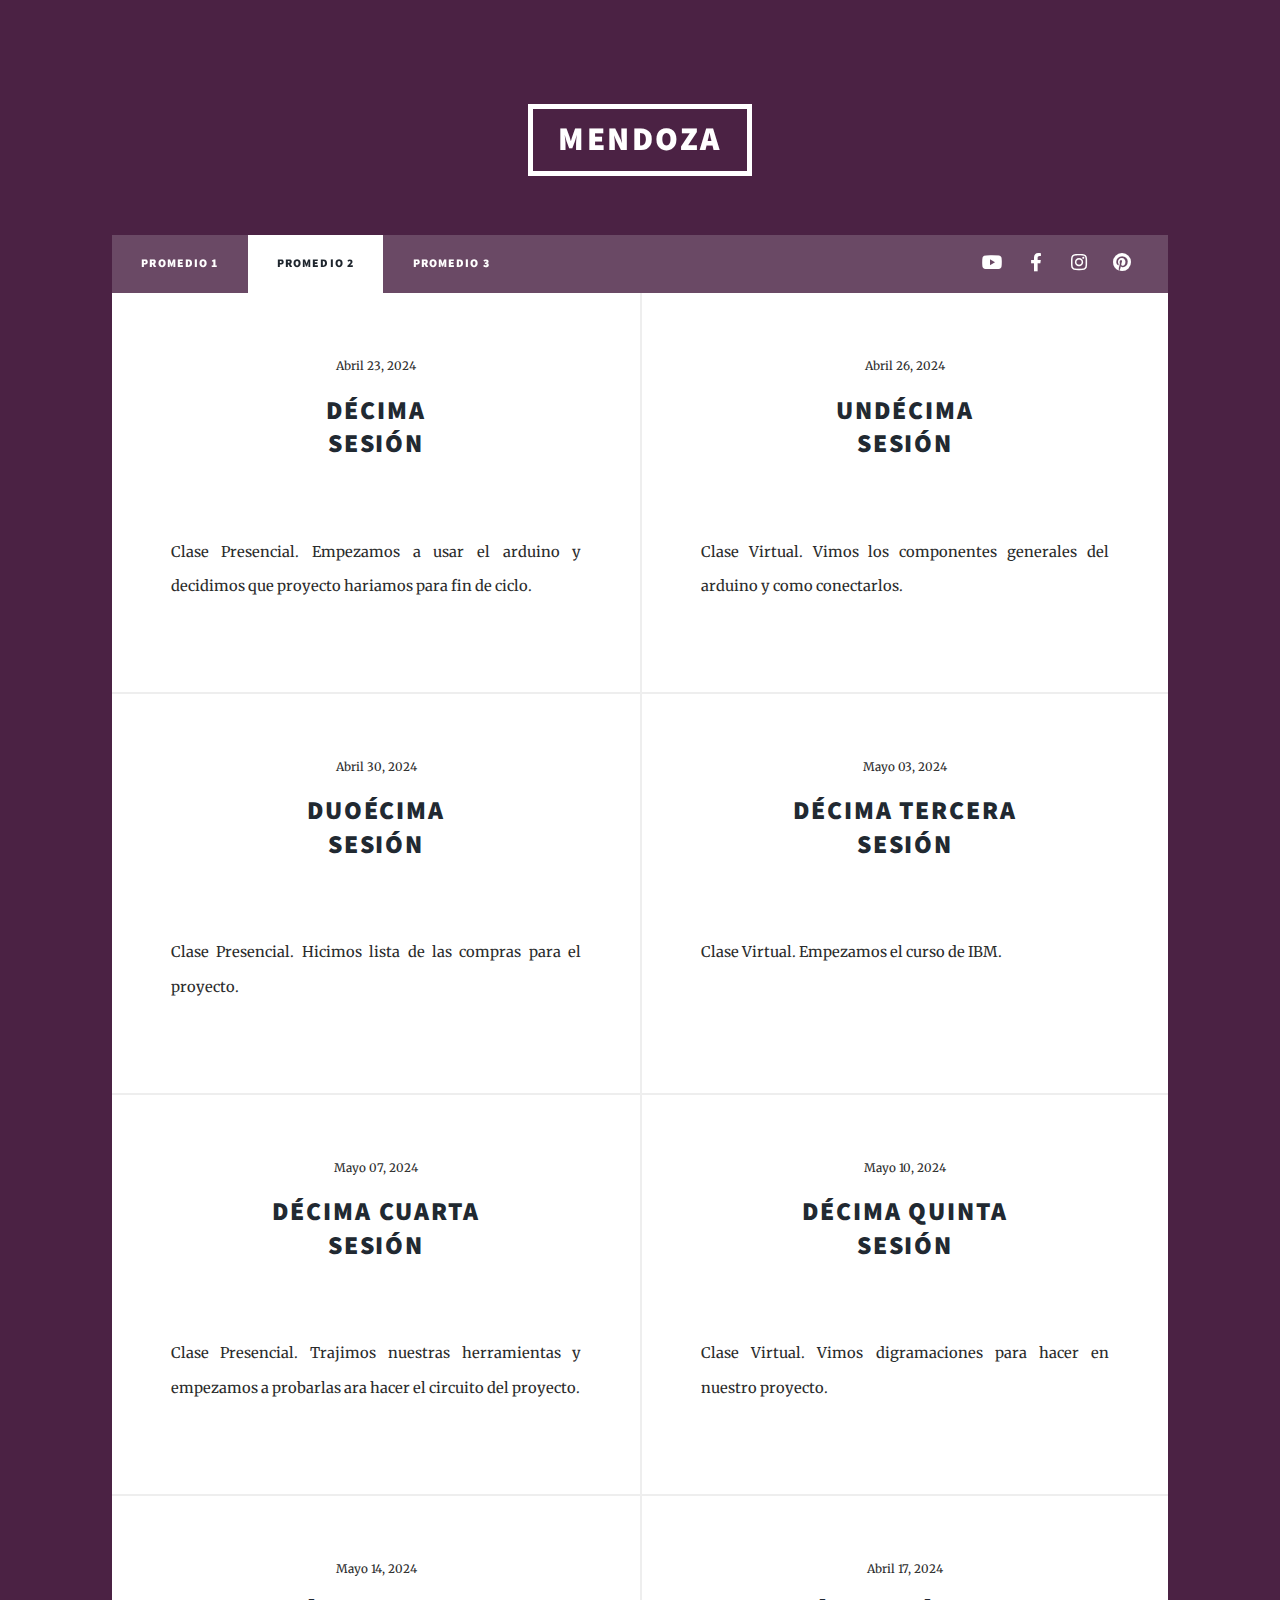
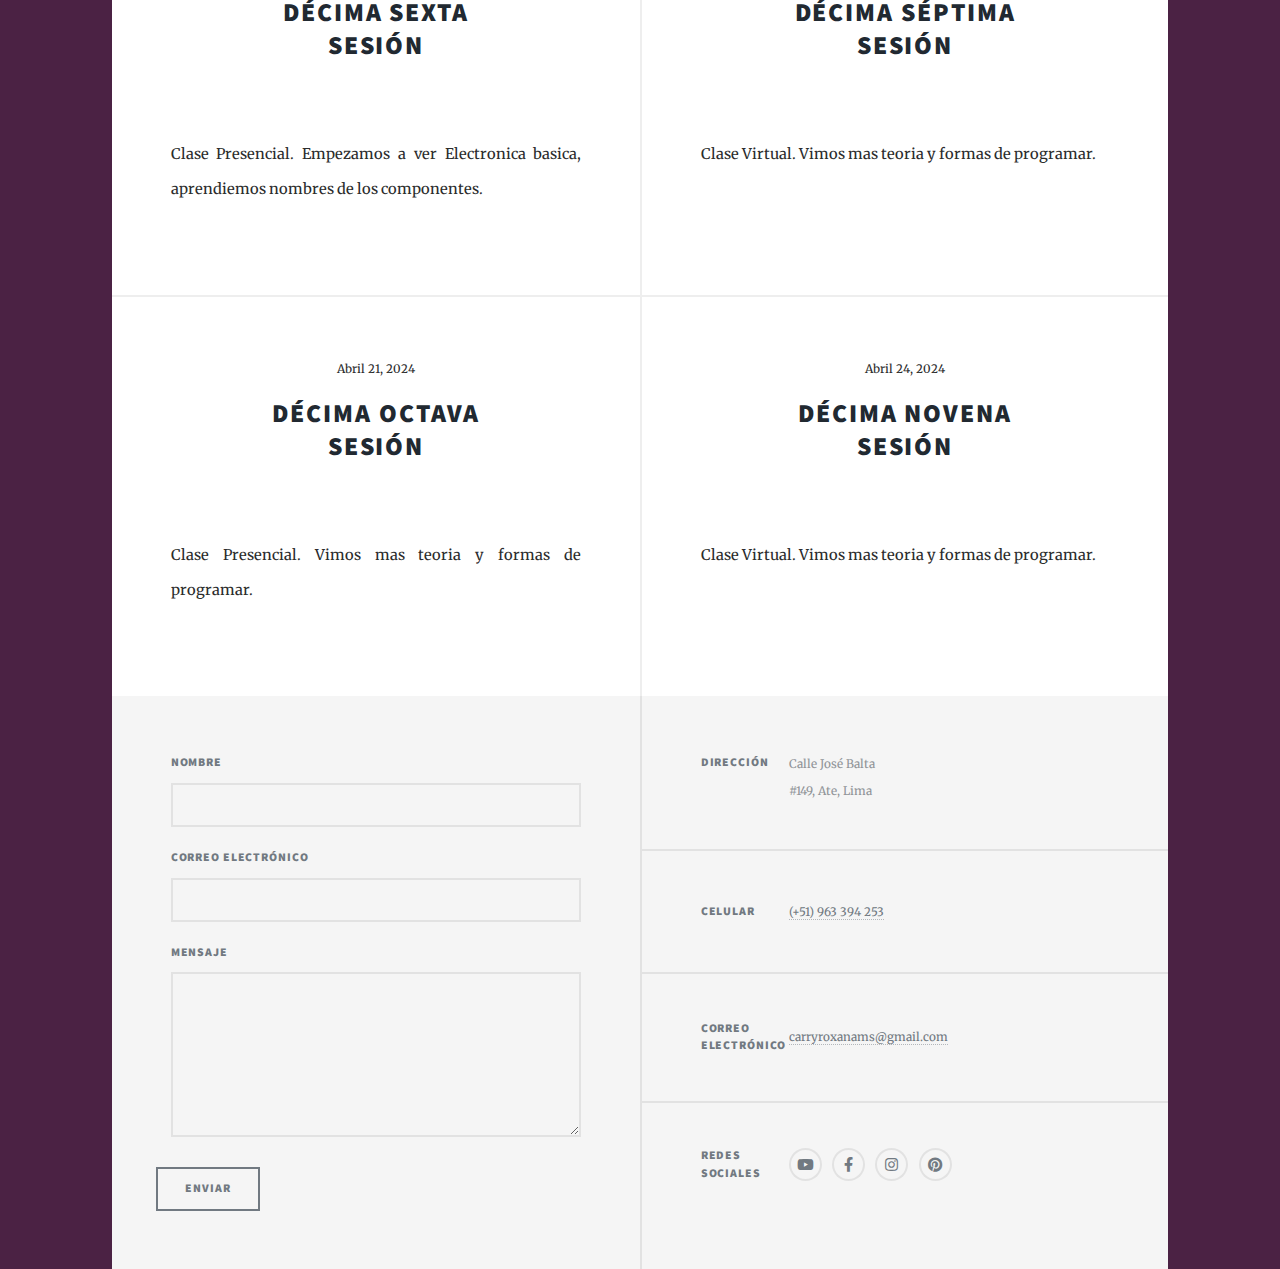
==== Promedio 2.html @ 135473f1 "Add files via upload" ====
<!DOCTYPE HTML>
<!--
	Massively by HTML5 UP
	html5up.net | @ajlkn
	Free for personal and commercial use under the CCA 3.0 license (html5up.net/license)
-->
<html>
	<head>
		<title>Generic Page - Massively by HTML5 UP</title>
		<meta charset="utf-8" />
		<meta name="viewport" content="width=device-width, initial-scale=1, user-scalable=no" />
		<link rel="stylesheet" href="assets/css/main.css" />
		<noscript><link rel="stylesheet" href="assets/css/noscript.css" /></noscript>
	</head>
	<body class="is-preload">

		<!-- Wrapper -->
			<div id="wrapper">

				<!-- Header -->
					<header id="header">
						<a href="index.html" class="logo">Mendoza</a>
					</header>

				<!-- Nav -->
					<nav id="nav">
						<ul class="links">
							<li><a href="index.html">Promedio 1</a></li>
							<li class="active"><a href="generic.html">Promedio 2</a></li>
							<li><a href="elements.html">Promedio 3</a></li>
						</ul>
						<ul class="icons">
							<li><a href="https://www.youtube.com/@carrymendoza6983/videos" class="icon brands fa-youtube"><span class="label">YouTube</span></a></li>
							<li><a href="https://www.facebook.com/carryms/" class="icon brands fa-facebook-f"><span class="label">Facebook</span></a></li>
							<li><a href="https://www.instagram.com/carry_ms/" class="icon brands fa-instagram"><span class="label">Instagram</span></a></li>
							<li><a href="https://www.pinterest.es/carry_MS/" class="icon brands fa-pinterest"><span class="label">Pinterest</span></a></li>
						</ul>
					</nav>

				<!-- Main -->
				<div id="main">

						<!-- Posts -->
						<section class="posts">
							<article>
								<header>
									<span class="date">Abril 23, 2024</span>
									<h2><a href="#">Décima<br />
										Sesión</a></h2>
								</header>
								<a href="#" class="image fit"><img src="images/Sem 6 - 1.png" alt="" /></a>
								<p>Clase Presencial. Empezamos a usar el arduino y decidimos que proyecto hariamos para fin de ciclo.</p>
								<ul class="actions special">
								</ul>
							</article>
							<article>
								<header>
									<span class="date">Abril 26, 2024</span>
									<h2><a href="#">Undécima<br />
									Sesión</a></h2>
								</header>
								<a href="#" class="image fit"><img src="images/Sem 6 - 2.png" alt="" /></a>
								<p> Clase Virtual. Vimos los componentes generales del arduino y como conectarlos.</p>
								<ul class="actions special">
								</ul>
							</article>
							<article>
								<header>
									<span class="date">Abril 30, 2024</span>
									<h2><a href="#">Duoécima<br />
									Sesión</a></h2>
								</header>
								<a href="#" class="image fit"><img src="images/Sem 7 - 1.png" alt="" /></a>
								<p>Clase Presencial. Hicimos lista de las compras para el proyecto.</p>
								<ul class="actions special">
								</ul>
							</article>
							<article>
								<header>
									<span class="date">Mayo 03, 2024</span>
									<h2><a href="#">Décima Tercera<br />
									Sesión</a></h2>
								</header>
								<a href="#" class="image fit"><img src= "images/Sem 7 - 2.png" alt="" /></a>
								<p>Clase Virtual. Empezamos el curso de IBM.</p>
								<ul class="actions special">
								</ul>
							</article>
							<article>
								<header>
									<span class="date">Mayo 07, 2024</span>
									<h2><a href="#">Décima Cuarta<br />
									Sesión</a></h2>
								</header>
								<a href="#" class="image fit"><img src="images/Sem 8 - 1.png" alt="" /></a>
								<p>Clase Presencial. Trajimos nuestras herramientas y empezamos a probarlas ara hacer el circuito del proyecto.</p>
								<ul class="actions special">
								</ul>
							</article>
							<article>
								<header>
									<span class="date">Mayo 10, 2024</span>
									<h2><a href="#">Décima Quinta<br />
									Sesión</a></h2>
								</header>
								<a href="#" class="image fit"><img src="images/Sem 8 - 2.png" alt="" /></a>
								<p>Clase Virtual. Vimos digramaciones para hacer en nuestro proyecto.</p>
								<ul class="actions special">
								</ul>
							</article>
							<article>
								<header>
									<span class="date">Mayo 14, 2024</span>
									<h2><a href="#">Décima Sexta<br />
									Sesión</a></h2>
								</header>
								<a href="#" class="image fit"><img src="images/Sem 9 - 1.png" alt="" /></a>
								<p>Clase Presencial. Empezamos a ver Electronica basica, aprendiemos nombres de los componentes.</p>
								<ul class="actions special">
								</ul>
							</article>
							<article>
								<header>
									<span class="date">Abril 17, 2024</span>
									<h2><a href="#">Décima Séptima<br />
									Sesión</a></h2>
								</header>
								<a href="#" class="image fit"><img src="images/Sem 9 - 1.png" alt="" /></a>
								<p>Clase Virtual. Vimos mas teoria y formas de programar.</p>
								<ul class="actions special">
								</ul>
							</article>
							<article>
								<header>
									<span class="date">Abril 21, 2024</span>
									<h2><a href="#">Décima Octava<br />
									Sesión</a></h2>
								</header>
								<a href="#" class="image fit"><img src="images/Sem 9 - 1.png" alt="" /></a>
								<p>Clase Presencial. Vimos mas teoria y formas de programar.</p>
								<ul class="actions special">
								</ul>
							</article>
							<article>
								<header>
									<span class="date">Abril 24, 2024</span>
									<h2><a href="#">Décima Novena<br />
									Sesión</a></h2>
								</header>
								<a href="#" class="image fit"><img src="images/Sem 9 - 1.png" alt="" /></a>
								<p>Clase Virtual. Vimos mas teoria y formas de programar.</p>
								<ul class="actions special">
								</ul>
							</article>
				</div>

				<!-- Footer -->
				<footer id="footer">
					<section>
						<form method="post" action="https://api.web3forms.com/submit" method="POST">
							<div class="fields">
								<div class="field">
									<label for="name">Nombre</label>
									<input type="text" name="name"required/>
								</div>
								<div class="field">
									<label for="email">Correo Electrónico</label>
									<input type="text" name="email"required/>
								</div>
								<div class="field">
									<label for="message">Mensaje</label>
									<textarea name="message" rows="4"required></textarea>
								</div>
							</div>
								<ul class="actions">
									<button type="submit"><Em>Enviar</Em></button>
									<input type="hidden" name="access_key" value="92102122-582e-4e7c-970d-622e1194c8ac">
								</ul>
						</form>
					</section>
					<section class="split contact">
						<section class="alt">
							<h3>Dirección</h3>
							<p>Calle José Balta<br />
							#149, Ate, Lima</p>
						</section>
						<section>
							<h3>Celular</h3>
							<p><a href="#">(+51) 963 394 253</a></p>
						</section>
						<section>
							<h3>Correo Electrónico</h3>
							<p><a href="#">carryroxanams@gmail.com</a></p>
						</section>
						<section>
							<h3>Redes Sociales</h3>
							<ul class="icons alt">
								<li><a href="https://www.youtube.com/@carrymendoza6983/videos" class="icon brands fa-youtube"><span class="label">YouTube</span></a></li>
								<li><a href="https://www.facebook.com/carryms/" class="icon brands fa-facebook-f"><span class="label">Facebook</span></a></li>
								<li><a href="https://www.instagram.com/carry_ms/" class="icon brands fa-instagram"><span class="label">Instagram</span></a></li>
								<li><a href="https://www.pinterest.es/carry_MS/" class="icon brands fa-pinterest"><span class="label">Pinterest</span></a></li>
							</ul>
						</section>
					</section>
				</footer>


		</div>

		<!-- Scripts -->
			<script src="assets/js/jquery.min.js"></script>
			<script src="assets/js/jquery.scrollex.min.js"></script>
			<script src="assets/js/jquery.scrolly.min.js"></script>
			<script src="assets/js/browser.min.js"></script>
			<script src="assets/js/breakpoints.min.js"></script>
			<script src="assets/js/util.js"></script>
			<script src="assets/js/main.js"></script>

	</body>
</html>
---- assets/css/main.css ----
@import url(fontawesome-all.min.css);
@import url("https://fonts.googleapis.com/css?family=Merriweather:300,700,300italic,700italic|Source+Sans+Pro:900");

/*
	Massively by HTML5 UP
	html5up.net | @ajlkn
	Free for personal and commercial use under the CCA 3.0 license (html5up.net/license)
*/

html, body, div, span, applet, object,
iframe, h1, h2, h3, h4, h5, h6, p, blockquote,
pre, a, abbr, acronym, address, big, cite,
code, del, dfn, em, img, ins, kbd, q, s, samp,
small, strike, strong, sub, sup, tt, var, b,
u, i, center, dl, dt, dd, ol, ul, li, fieldset,
form, label, legend, table, caption, tbody,
tfoot, thead, tr, th, td, article, aside,
canvas, details, embed, figure, figcaption,
footer, header, hgroup, menu, nav, output, ruby,
section, summary, time, mark, audio, video {
	margin: 0;
	padding: 0;
	border: 0;
	font-size: 100%;
	font: inherit;
	vertical-align: baseline;}

article, aside, details, figcaption, figure,
footer, header, hgroup, menu, nav, section {
	display: block;}

body {
	line-height: 1;
}

ol, ul {
	list-style: none;
}

blockquote, q {
	quotes: none;
}

	blockquote:before, blockquote:after, q:before, q:after {
		content: '';
		content: none;
	}

table {
	border-collapse: collapse;
	border-spacing: 0;
}

body {
	-webkit-text-size-adjust: none;
}

mark {
	background-color: transparent;
	color: inherit;
}

input::-moz-focus-inner {
	border: 0;
	padding: 0;
}

input, select, textarea {
	-moz-appearance: none;
	-webkit-appearance: none;
	-ms-appearance: none;
	appearance: none;
}

/* Basic */

	@-ms-viewport {
		width: device-width;
	}

	body {
		-ms-overflow-style: scrollbar;
	}

	@media screen and (max-width: 480px) {

		html, body {
			min-width: 320px;
		}

	}

	html {
		box-sizing: border-box;
	}

	*, *:before, *:after {
		box-sizing: inherit;
	}

	body {
		background-color: #4b2244;
	}

		body.is-preload *, body.is-preload *:before, body.is-preload *:after {
			-moz-animation: none !important;
			-webkit-animation: none !important;
			-ms-animation: none !important;
			animation: none !important;
			-moz-transition: none !important;
			-webkit-transition: none !important;
			-ms-transition: none !important;
			transition: none !important;
		}

/* Type */

	html {
		font-size: 16pt;
	}

		@media screen and (max-width: 1680px) {

			html {
				font-size: 12pt;
			}

		}

		@media screen and (max-width: 1280px) {

			html {
				font-size: 11pt;
			}

		}

		@media screen and (max-width: 360px) {

			html {
				font-size: 10pt;
			}

		}

	body {
		color: #2b2c2c;
	}

	body, input, select, textarea {
		font-family: "Merriweather", Georgia, serif;
		font-weight: 400;
		font-size: 1rem;
		line-height: 2.375;
	}

	a {
		-moz-transition: color 0.2s ease-in-out, background-color 0.2s ease-in-out, border-color 0.2s ease-in-out, box-shadow 0.2s ease-in-out;
		-webkit-transition: color 0.2s ease-in-out, background-color 0.2s ease-in-out, border-color 0.2s ease-in-out, box-shadow 0.2s ease-in-out;
		-ms-transition: color 0.2s ease-in-out, background-color 0.2s ease-in-out, border-color 0.2s ease-in-out, box-shadow 0.2s ease-in-out;
		transition: color 0.2s ease-in-out, background-color 0.2s ease-in-out, border-color 0.2s ease-in-out, box-shadow 0.2s ease-in-out;
		border-bottom: dotted 1px;
		text-decoration: none;
	}

		a:hover {
			border-bottom-color: transparent;
		}

	strong, b {
		font-weight: 800;
	}

	em, i {
		font-style: arial;
	}

	p {
		text-align: justify;
		margin: 0 0 2rem 0;
	}

	h1, h2, h3, h4, h5, h6 {
		font-family: "Source Sans Pro", Helvetica, sans-serif;
		font-weight: 900;
		line-height: 1.5;
		letter-spacing: 0.075em;
		text-transform: uppercase;
		margin: 0 0 1rem 0;
	}

		h1 a, h2 a, h3 a, h4 a, h5 a, h6 a {
			border-bottom: 0;
			color: inherit;
			text-decoration: none;
		}

	h1 {
		font-size: 4rem;
		line-height: 1.1;
		margin: 0 0 2rem 0;
	}

	h2 {
		font-size: 1.75rem;
		line-height: 1.3;
		margin: 0 0 1.5rem 0;
	}

	h3 {
		font-size: 1.25rem;
		margin: 0 0 1.5rem 0;
	}

	h4 {
		font-size: 1rem;
	}

	h5 {
		font-size: 0.9rem;
	}

	h6 {
		font-size: 0.8rem;
	}

	sub {
		font-size: 0.8rem;
		position: relative;
		top: 0.5rem;
	}

	sup {
		font-size: 0.8rem;
		position: relative;
		top: -0.5rem;
	}

	blockquote {
		border-left: solid 4px;
		font-style: italic;
		margin: 0 0 2rem 0;
		padding: 0.5rem 0 0.5rem 2rem;
	}

	code {
		border: solid 2px;
		font-family: "Courier New", monospace;
		font-size: 0.9rem;
		margin: 0 0.25rem;
		padding: 0.25rem 0.65rem;
	}

	pre {
		-webkit-overflow-scrolling: touch;
		font-family: "Courier New", monospace;
		font-size: 0.9rem;
		margin: 0 0 2rem 0;
	}

		pre code {
			display: block;
			line-height: 1.75;
			padding: 1rem 1.5rem;
			overflow-x: auto;
		}

	hr {
		border: 0;
		border-bottom: solid 2px;
		margin: 3rem 0;
	}

		hr.major {
			margin: 5rem 0;
		}

	.align-left {
		text-align: left;
	}

	.align-center {
		text-align: center;
	}

	.align-right {
		text-align: right;
	}

	input, select, textarea {
		color: #222222;
	}

	a {
		color: #222222;
		border-bottom-color: rgba(42, 93, 144, 0.693);
	}

		a:hover {
			border-bottom-color: transparent;
			color: #18bfef !important;
		}

	strong, b {
		color: #212931;
	}

	h1, h2, h3, h4, h5, h6 {
		color: #212931;
	}

	blockquote {
		border-left-color: #ffffff;
	}

	code {
		background: rgba(220, 220, 220, 0.25);
		border-color: #eeeeee;
	}

	hr {
		border-bottom-color: #eeeeee;
	}

/* Row */

	.row {
		display: flex;
		flex-wrap: wrap;
		box-sizing: border-box;
		align-items: stretch;
	}

		.row > * {
			box-sizing: border-box;
		}

		.row.gtr-uniform > * > :last-child {
			margin-bottom: 0;
		}

		.row.aln-left {
			justify-content: flex-start;
		}

		.row.aln-center {
			justify-content: center;
		}

		.row.aln-right {
			justify-content: flex-end;
		}

		.row.aln-top {
			align-items: flex-start;
		}

		.row.aln-middle {
			align-items: center;
		}

		.row.aln-bottom {
			align-items: flex-end;
		}

		.row > .imp {
			order: -1;
		}

		.row > .col-1 {
			width: 8.33333%;
		}

		.row > .off-1 {
			margin-left: 8.33333%;
		}

		.row > .col-2 {
			width: 16.66667%;
		}

		.row > .off-2 {
			margin-left: 16.66667%;
		}

		.row > .col-3 {
			width: 25%;
		}

		.row > .off-3 {
			margin-left: 25%;
		}

		.row > .col-4 {
			width: 33.33333%;
		}

		.row > .off-4 {
			margin-left: 33.33333%;
		}

		.row > .col-5 {
			width: 41.66667%;
		}

		.row > .off-5 {
			margin-left: 41.66667%;
		}

		.row > .col-6 {
			width: 50%;
		}

		.row > .off-6 {
			margin-left: 50%;
		}

		.row > .col-7 {
			width: 58.33333%;
		}

		.row > .off-7 {
			margin-left: 58.33333%;
		}

		.row > .col-8 {
			width: 66.66667%;
		}

		.row > .off-8 {
			margin-left: 66.66667%;
		}

		.row > .col-9 {
			width: 75%;
		}

		.row > .off-9 {
			margin-left: 75%;
		}

		.row > .col-10 {
			width: 83.33333%;
		}

		.row > .off-10 {
			margin-left: 83.33333%;
		}

		.row > .col-11 {
			width: 91.66667%;
		}

		.row > .off-11 {
			margin-left: 91.66667%;
		}

		.row > .col-12 {
			width: 100%;
		}

		.row > .off-12 {
			margin-left: 100%;
		}

		.row.gtr-0 {
			margin-top: 0;
			margin-left: 0rem;
		}

			.row.gtr-0 > * {
				padding: 0 0 0 0rem;
			}

			.row.gtr-0.gtr-uniform {
				margin-top: 0rem;
			}

				.row.gtr-0.gtr-uniform > * {
					padding-top: 0rem;
				}

		.row.gtr-25 {
			margin-top: 0;
			margin-left: -0.375rem;
		}

			.row.gtr-25 > * {
				padding: 0 0 0 0.375rem;
			}

			.row.gtr-25.gtr-uniform {
				margin-top: -0.375rem;
			}

				.row.gtr-25.gtr-uniform > * {
					padding-top: 0.375rem;
				}

		.row.gtr-50 {
			margin-top: 0;
			margin-left: -0.75rem;
		}

			.row.gtr-50 > * {
				padding: 0 0 0 0.75rem;
			}

			.row.gtr-50.gtr-uniform {
				margin-top: -0.75rem;
			}

				.row.gtr-50.gtr-uniform > * {
					padding-top: 0.75rem;
				}

		.row {
			margin-top: 0;
			margin-left: -1.5rem;
		}

			.row > * {
				padding: 0 0 0 1.5rem;
			}

			.row.gtr-uniform {
				margin-top: -1.5rem;
			}

				.row.gtr-uniform > * {
					padding-top: 1.5rem;
				}

		.row.gtr-150 {
			margin-top: 0;
			margin-left: -2.25rem;
		}

			.row.gtr-150 > * {
				padding: 0 0 0 2.25rem;
			}

			.row.gtr-150.gtr-uniform {
				margin-top: -2.25rem;
			}

				.row.gtr-150.gtr-uniform > * {
					padding-top: 2.25rem;
				}

		.row.gtr-200 {
			margin-top: 0;
			margin-left: -3rem;
		}

			.row.gtr-200 > * {
				padding: 0 0 0 3rem;
			}

			.row.gtr-200.gtr-uniform {
				margin-top: -3rem;
			}

				.row.gtr-200.gtr-uniform > * {
					padding-top: 3rem;
				}

		@media screen and (max-width: 1680px) {

			.row {
				display: flex;
				flex-wrap: wrap;
				box-sizing: border-box;
				align-items: stretch;
			}

				.row > * {
					box-sizing: border-box;
				}

				.row.gtr-uniform > * > :last-child {
					margin-bottom: 0;
				}

				.row.aln-left {
					justify-content: flex-start;
				}

				.row.aln-center {
					justify-content: center;
				}

				.row.aln-right {
					justify-content: flex-end;
				}

				.row.aln-top {
					align-items: flex-start;
				}

				.row.aln-middle {
					align-items: center;
				}

				.row.aln-bottom {
					align-items: flex-end;
				}

				.row > .imp-xlarge {
					order: -1;
				}

				.row > .col-1-xlarge {
					width: 8.33333%;
				}

				.row > .off-1-xlarge {
					margin-left: 8.33333%;
				}

				.row > .col-2-xlarge {
					width: 16.66667%;
				}

				.row > .off-2-xlarge {
					margin-left: 16.66667%;
				}

				.row > .col-3-xlarge {
					width: 25%;
				}

				.row > .off-3-xlarge {
					margin-left: 25%;
				}

				.row > .col-4-xlarge {
					width: 33.33333%;
				}

				.row > .off-4-xlarge {
					margin-left: 33.33333%;
				}

				.row > .col-5-xlarge {
					width: 41.66667%;
				}

				.row > .off-5-xlarge {
					margin-left: 41.66667%;
				}

				.row > .col-6-xlarge {
					width: 50%;
				}

				.row > .off-6-xlarge {
					margin-left: 50%;
				}

				.row > .col-7-xlarge {
					width: 58.33333%;
				}

				.row > .off-7-xlarge {
					margin-left: 58.33333%;
				}

				.row > .col-8-xlarge {
					width: 66.66667%;
				}

				.row > .off-8-xlarge {
					margin-left: 66.66667%;
				}

				.row > .col-9-xlarge {
					width: 75%;
				}

				.row > .off-9-xlarge {
					margin-left: 75%;
				}

				.row > .col-10-xlarge {
					width: 83.33333%;
				}

				.row > .off-10-xlarge {
					margin-left: 83.33333%;
				}

				.row > .col-11-xlarge {
					width: 91.66667%;
				}

				.row > .off-11-xlarge {
					margin-left: 91.66667%;
				}

				.row > .col-12-xlarge {
					width: 100%;
				}

				.row > .off-12-xlarge {
					margin-left: 100%;
				}

				.row.gtr-0 {
					margin-top: 0;
					margin-left: 0rem;
				}

					.row.gtr-0 > * {
						padding: 0 0 0 0rem;
					}

					.row.gtr-0.gtr-uniform {
						margin-top: 0rem;
					}

						.row.gtr-0.gtr-uniform > * {
							padding-top: 0rem;
						}

				.row.gtr-25 {
					margin-top: 0;
					margin-left: -0.375rem;
				}

					.row.gtr-25 > * {
						padding: 0 0 0 0.375rem;
					}

					.row.gtr-25.gtr-uniform {
						margin-top: -0.375rem;
					}

						.row.gtr-25.gtr-uniform > * {
							padding-top: 0.375rem;
						}

				.row.gtr-50 {
					margin-top: 0;
					margin-left: -0.75rem;
				}

					.row.gtr-50 > * {
						padding: 0 0 0 0.75rem;
					}

					.row.gtr-50.gtr-uniform {
						margin-top: -0.75rem;
					}

						.row.gtr-50.gtr-uniform > * {
							padding-top: 0.75rem;
						}

				.row {
					margin-top: 0;
					margin-left: -1.5rem;
				}

					.row > * {
						padding: 0 0 0 1.5rem;
					}

					.row.gtr-uniform {
						margin-top: -1.5rem;
					}

						.row.gtr-uniform > * {
							padding-top: 1.5rem;
						}

				.row.gtr-150 {
					margin-top: 0;
					margin-left: -2.25rem;
				}

					.row.gtr-150 > * {
						padding: 0 0 0 2.25rem;
					}

					.row.gtr-150.gtr-uniform {
						margin-top: -2.25rem;
					}

						.row.gtr-150.gtr-uniform > * {
							padding-top: 2.25rem;
						}

				.row.gtr-200 {
					margin-top: 0;
					margin-left: -3rem;
				}

					.row.gtr-200 > * {
						padding: 0 0 0 3rem;
					}

					.row.gtr-200.gtr-uniform {
						margin-top: -3rem;
					}

						.row.gtr-200.gtr-uniform > * {
							padding-top: 3rem;
						}

		}

		@media screen and (max-width: 1280px) {

			.row {
				display: flex;
				flex-wrap: wrap;
				box-sizing: border-box;
				align-items: stretch;
			}

				.row > * {
					box-sizing: border-box;
				}

				.row.gtr-uniform > * > :last-child {
					margin-bottom: 0;
				}

				.row.aln-left {
					justify-content: flex-start;
				}

				.row.aln-center {
					justify-content: center;
				}

				.row.aln-right {
					justify-content: flex-end;
				}

				.row.aln-top {
					align-items: flex-start;
				}

				.row.aln-middle {
					align-items: center;
				}

				.row.aln-bottom {
					align-items: flex-end;
				}

				.row > .imp-large {
					order: -1;
				}

				.row > .col-1-large {
					width: 8.33333%;
				}

				.row > .off-1-large {
					margin-left: 8.33333%;
				}

				.row > .col-2-large {
					width: 16.66667%;
				}

				.row > .off-2-large {
					margin-left: 16.66667%;
				}

				.row > .col-3-large {
					width: 25%;
				}

				.row > .off-3-large {
					margin-left: 25%;
				}

				.row > .col-4-large {
					width: 33.33333%;
				}

				.row > .off-4-large {
					margin-left: 33.33333%;
				}

				.row > .col-5-large {
					width: 41.66667%;
				}

				.row > .off-5-large {
					margin-left: 41.66667%;
				}

				.row > .col-6-large {
					width: 50%;
				}

				.row > .off-6-large {
					margin-left: 50%;
				}

				.row > .col-7-large {
					width: 58.33333%;
				}

				.row > .off-7-large {
					margin-left: 58.33333%;
				}

				.row > .col-8-large {
					width: 66.66667%;
				}

				.row > .off-8-large {
					margin-left: 66.66667%;
				}

				.row > .col-9-large {
					width: 75%;
				}

				.row > .off-9-large {
					margin-left: 75%;
				}

				.row > .col-10-large {
					width: 83.33333%;
				}

				.row > .off-10-large {
					margin-left: 83.33333%;
				}

				.row > .col-11-large {
					width: 91.66667%;
				}

				.row > .off-11-large {
					margin-left: 91.66667%;
				}

				.row > .col-12-large {
					width: 100%;
				}

				.row > .off-12-large {
					margin-left: 100%;
				}

				.row.gtr-0 {
					margin-top: 0;
					margin-left: 0rem;
				}

					.row.gtr-0 > * {
						padding: 0 0 0 0rem;
					}

					.row.gtr-0.gtr-uniform {
						margin-top: 0rem;
					}

						.row.gtr-0.gtr-uniform > * {
							padding-top: 0rem;
						}

				.row.gtr-25 {
					margin-top: 0;
					margin-left: -0.375rem;
				}

					.row.gtr-25 > * {
						padding: 0 0 0 0.375rem;
					}

					.row.gtr-25.gtr-uniform {
						margin-top: -0.375rem;
					}

						.row.gtr-25.gtr-uniform > * {
							padding-top: 0.375rem;
						}

				.row.gtr-50 {
					margin-top: 0;
					margin-left: -0.75rem;
				}

					.row.gtr-50 > * {
						padding: 0 0 0 0.75rem;
					}

					.row.gtr-50.gtr-uniform {
						margin-top: -0.75rem;
					}

						.row.gtr-50.gtr-uniform > * {
							padding-top: 0.75rem;
						}

				.row {
					margin-top: 0;
					margin-left: -1.5rem;
				}

					.row > * {
						padding: 0 0 0 1.5rem;
					}

					.row.gtr-uniform {
						margin-top: -1.5rem;
					}

						.row.gtr-uniform > * {
							padding-top: 1.5rem;
						}

				.row.gtr-150 {
					margin-top: 0;
					margin-left: -2.25rem;
				}

					.row.gtr-150 > * {
						padding: 0 0 0 2.25rem;
					}

					.row.gtr-150.gtr-uniform {
						margin-top: -2.25rem;
					}

						.row.gtr-150.gtr-uniform > * {
							padding-top: 2.25rem;
						}

				.row.gtr-200 {
					margin-top: 0;
					margin-left: -3rem;
				}

					.row.gtr-200 > * {
						padding: 0 0 0 3rem;
					}

					.row.gtr-200.gtr-uniform {
						margin-top: -3rem;
					}

						.row.gtr-200.gtr-uniform > * {
							padding-top: 3rem;
						}

		}

		@media screen and (max-width: 980px) {

			.row {
				display: flex;
				flex-wrap: wrap;
				box-sizing: border-box;
				align-items: stretch;
			}

				.row > * {
					box-sizing: border-box;
				}

				.row.gtr-uniform > * > :last-child {
					margin-bottom: 0;
				}

				.row.aln-left {
					justify-content: flex-start;
				}

				.row.aln-center {
					justify-content: center;
				}

				.row.aln-right {
					justify-content: flex-end;
				}

				.row.aln-top {
					align-items: flex-start;
				}

				.row.aln-middle {
					align-items: center;
				}

				.row.aln-bottom {
					align-items: flex-end;
				}

				.row > .imp-medium {
					order: -1;
				}

				.row > .col-1-medium {
					width: 8.33333%;
				}

				.row > .off-1-medium {
					margin-left: 8.33333%;
				}

				.row > .col-2-medium {
					width: 16.66667%;
				}

				.row > .off-2-medium {
					margin-left: 16.66667%;
				}

				.row > .col-3-medium {
					width: 25%;
				}

				.row > .off-3-medium {
					margin-left: 25%;
				}

				.row > .col-4-medium {
					width: 33.33333%;
				}

				.row > .off-4-medium {
					margin-left: 33.33333%;
				}

				.row > .col-5-medium {
					width: 41.66667%;
				}

				.row > .off-5-medium {
					margin-left: 41.66667%;
				}

				.row > .col-6-medium {
					width: 50%;
				}

				.row > .off-6-medium {
					margin-left: 50%;
				}

				.row > .col-7-medium {
					width: 58.33333%;
				}

				.row > .off-7-medium {
					margin-left: 58.33333%;
				}

				.row > .col-8-medium {
					width: 66.66667%;
				}

				.row > .off-8-medium {
					margin-left: 66.66667%;
				}

				.row > .col-9-medium {
					width: 75%;
				}

				.row > .off-9-medium {
					margin-left: 75%;
				}

				.row > .col-10-medium {
					width: 83.33333%;
				}

				.row > .off-10-medium {
					margin-left: 83.33333%;
				}

				.row > .col-11-medium {
					width: 91.66667%;
				}

				.row > .off-11-medium {
					margin-left: 91.66667%;
				}

				.row > .col-12-medium {
					width: 100%;
				}

				.row > .off-12-medium {
					margin-left: 100%;
				}

				.row.gtr-0 {
					margin-top: 0;
					margin-left: 0rem;
				}

					.row.gtr-0 > * {
						padding: 0 0 0 0rem;
					}

					.row.gtr-0.gtr-uniform {
						margin-top: 0rem;
					}

						.row.gtr-0.gtr-uniform > * {
							padding-top: 0rem;
						}

				.row.gtr-25 {
					margin-top: 0;
					margin-left: -0.375rem;
				}

					.row.gtr-25 > * {
						padding: 0 0 0 0.375rem;
					}

					.row.gtr-25.gtr-uniform {
						margin-top: -0.375rem;
					}

						.row.gtr-25.gtr-uniform > * {
							padding-top: 0.375rem;
						}

				.row.gtr-50 {
					margin-top: 0;
					margin-left: -0.75rem;
				}

					.row.gtr-50 > * {
						padding: 0 0 0 0.75rem;
					}

					.row.gtr-50.gtr-uniform {
						margin-top: -0.75rem;
					}

						.row.gtr-50.gtr-uniform > * {
							padding-top: 0.75rem;
						}

				.row {
					margin-top: 0;
					margin-left: -1.5rem;
				}

					.row > * {
						padding: 0 0 0 1.5rem;
					}

					.row.gtr-uniform {
						margin-top: -1.5rem;
					}

						.row.gtr-uniform > * {
							padding-top: 1.5rem;
						}

				.row.gtr-150 {
					margin-top: 0;
					margin-left: -2.25rem;
				}

					.row.gtr-150 > * {
						padding: 0 0 0 2.25rem;
					}

					.row.gtr-150.gtr-uniform {
						margin-top: -2.25rem;
					}

						.row.gtr-150.gtr-uniform > * {
							padding-top: 2.25rem;
						}

				.row.gtr-200 {
					margin-top: 0;
					margin-left: -3rem;
				}

					.row.gtr-200 > * {
						padding: 0 0 0 3rem;
					}

					.row.gtr-200.gtr-uniform {
						margin-top: -3rem;
					}

						.row.gtr-200.gtr-uniform > * {
							padding-top: 3rem;
						}

		}

		@media screen and (max-width: 736px) {

			.row {
				display: flex;
				flex-wrap: wrap;
				box-sizing: border-box;
				align-items: stretch;
			}

				.row > * {
					box-sizing: border-box;
				}

				.row.gtr-uniform > * > :last-child {
					margin-bottom: 0;
				}

				.row.aln-left {
					justify-content: flex-start;
				}

				.row.aln-center {
					justify-content: center;
				}

				.row.aln-right {
					justify-content: flex-end;
				}

				.row.aln-top {
					align-items: flex-start;
				}

				.row.aln-middle {
					align-items: center;
				}

				.row.aln-bottom {
					align-items: flex-end;
				}

				.row > .imp-small {
					order: -1;
				}

				.row > .col-1-small {
					width: 8.33333%;
				}

				.row > .off-1-small {
					margin-left: 8.33333%;
				}

				.row > .col-2-small {
					width: 16.66667%;
				}

				.row > .off-2-small {
					margin-left: 16.66667%;
				}

				.row > .col-3-small {
					width: 25%;
				}

				.row > .off-3-small {
					margin-left: 25%;
				}

				.row > .col-4-small {
					width: 33.33333%;
				}

				.row > .off-4-small {
					margin-left: 33.33333%;
				}

				.row > .col-5-small {
					width: 41.66667%;
				}

				.row > .off-5-small {
					margin-left: 41.66667%;
				}

				.row > .col-6-small {
					width: 50%;
				}

				.row > .off-6-small {
					margin-left: 50%;
				}

				.row > .col-7-small {
					width: 58.33333%;
				}

				.row > .off-7-small {
					margin-left: 58.33333%;
				}

				.row > .col-8-small {
					width: 66.66667%;
				}

				.row > .off-8-small {
					margin-left: 66.66667%;
				}

				.row > .col-9-small {
					width: 75%;
				}

				.row > .off-9-small {
					margin-left: 75%;
				}

				.row > .col-10-small {
					width: 83.33333%;
				}

				.row > .off-10-small {
					margin-left: 83.33333%;
				}

				.row > .col-11-small {
					width: 91.66667%;
				}

				.row > .off-11-small {
					margin-left: 91.66667%;
				}

				.row > .col-12-small {
					width: 100%;
				}

				.row > .off-12-small {
					margin-left: 100%;
				}

				.row.gtr-0 {
					margin-top: 0;
					margin-left: 0rem;
				}

					.row.gtr-0 > * {
						padding: 0 0 0 0rem;
					}

					.row.gtr-0.gtr-uniform {
						margin-top: 0rem;
					}

						.row.gtr-0.gtr-uniform > * {
							padding-top: 0rem;
						}

				.row.gtr-25 {
					margin-top: 0;
					margin-left: -0.375rem;
				}

					.row.gtr-25 > * {
						padding: 0 0 0 0.375rem;
					}

					.row.gtr-25.gtr-uniform {
						margin-top: -0.375rem;
					}

						.row.gtr-25.gtr-uniform > * {
							padding-top: 0.375rem;
						}

				.row.gtr-50 {
					margin-top: 0;
					margin-left: -0.75rem;
				}

					.row.gtr-50 > * {
						padding: 0 0 0 0.75rem;
					}

					.row.gtr-50.gtr-uniform {
						margin-top: -0.75rem;
					}

						.row.gtr-50.gtr-uniform > * {
							padding-top: 0.75rem;
						}

				.row {
					margin-top: 0;
					margin-left: -1.5rem;
				}

					.row > * {
						padding: 0 0 0 1.5rem;
					}

					.row.gtr-uniform {
						margin-top: -1.5rem;
					}

						.row.gtr-uniform > * {
							padding-top: 1.5rem;
						}

				.row.gtr-150 {
					margin-top: 0;
					margin-left: -2.25rem;
				}

					.row.gtr-150 > * {
						padding: 0 0 0 2.25rem;
					}

					.row.gtr-150.gtr-uniform {
						margin-top: -2.25rem;
					}

						.row.gtr-150.gtr-uniform > * {
							padding-top: 2.25rem;
						}

				.row.gtr-200 {
					margin-top: 0;
					margin-left: -3rem;
				}

					.row.gtr-200 > * {
						padding: 0 0 0 3rem;
					}

					.row.gtr-200.gtr-uniform {
						margin-top: -3rem;
					}

						.row.gtr-200.gtr-uniform > * {
							padding-top: 3rem;
						}

		}

		@media screen and (max-width: 480px) {

			.row {
				display: flex;
				flex-wrap: wrap;
				box-sizing: border-box;
				align-items: stretch;
			}

				.row > * {
					box-sizing: border-box;
				}

				.row.gtr-uniform > * > :last-child {
					margin-bottom: 0;
				}

				.row.aln-left {
					justify-content: flex-start;
				}

				.row.aln-center {
					justify-content: center;
				}

				.row.aln-right {
					justify-content: flex-end;
				}

				.row.aln-top {
					align-items: flex-start;
				}

				.row.aln-middle {
					align-items: center;
				}

				.row.aln-bottom {
					align-items: flex-end;
				}

				.row > .imp-xsmall {
					order: -1;
				}

				.row > .col-1-xsmall {
					width: 8.33333%;
				}

				.row > .off-1-xsmall {
					margin-left: 8.33333%;
				}

				.row > .col-2-xsmall {
					width: 16.66667%;
				}

				.row > .off-2-xsmall {
					margin-left: 16.66667%;
				}

				.row > .col-3-xsmall {
					width: 25%;
				}

				.row > .off-3-xsmall {
					margin-left: 25%;
				}

				.row > .col-4-xsmall {
					width: 33.33333%;
				}

				.row > .off-4-xsmall {
					margin-left: 33.33333%;
				}

				.row > .col-5-xsmall {
					width: 41.66667%;
				}

				.row > .off-5-xsmall {
					margin-left: 41.66667%;
				}

				.row > .col-6-xsmall {
					width: 50%;
				}

				.row > .off-6-xsmall {
					margin-left: 50%;
				}

				.row > .col-7-xsmall {
					width: 58.33333%;
				}

				.row > .off-7-xsmall {
					margin-left: 58.33333%;
				}

				.row > .col-8-xsmall {
					width: 66.66667%;
				}

				.row > .off-8-xsmall {
					margin-left: 66.66667%;
				}

				.row > .col-9-xsmall {
					width: 75%;
				}

				.row > .off-9-xsmall {
					margin-left: 75%;
				}

				.row > .col-10-xsmall {
					width: 83.33333%;
				}

				.row > .off-10-xsmall {
					margin-left: 83.33333%;
				}

				.row > .col-11-xsmall {
					width: 91.66667%;
				}

				.row > .off-11-xsmall {
					margin-left: 91.66667%;
				}

				.row > .col-12-xsmall {
					width: 100%;
				}

				.row > .off-12-xsmall {
					margin-left: 100%;
				}

				.row.gtr-0 {
					margin-top: 0;
					margin-left: 0rem;
				}

					.row.gtr-0 > * {
						padding: 0 0 0 0rem;
					}

					.row.gtr-0.gtr-uniform {
						margin-top: 0rem;
					}

						.row.gtr-0.gtr-uniform > * {
							padding-top: 0rem;
						}

				.row.gtr-25 {
					margin-top: 0;
					margin-left: -0.375rem;
				}

					.row.gtr-25 > * {
						padding: 0 0 0 0.375rem;
					}

					.row.gtr-25.gtr-uniform {
						margin-top: -0.375rem;
					}

						.row.gtr-25.gtr-uniform > * {
							padding-top: 0.375rem;
						}

				.row.gtr-50 {
					margin-top: 0;
					margin-left: -0.75rem;
				}

					.row.gtr-50 > * {
						padding: 0 0 0 0.75rem;
					}

					.row.gtr-50.gtr-uniform {
						margin-top: -0.75rem;
					}

						.row.gtr-50.gtr-uniform > * {
							padding-top: 0.75rem;
						}

				.row {
					margin-top: 0;
					margin-left: -1.5rem;
				}

					.row > * {
						padding: 0 0 0 1.5rem;
					}

					.row.gtr-uniform {
						margin-top: -1.5rem;
					}

						.row.gtr-uniform > * {
							padding-top: 1.5rem;
						}

				.row.gtr-150 {
					margin-top: 0;
					margin-left: -2.25rem;
				}

					.row.gtr-150 > * {
						padding: 0 0 0 2.25rem;
					}

					.row.gtr-150.gtr-uniform {
						margin-top: -2.25rem;
					}

						.row.gtr-150.gtr-uniform > * {
							padding-top: 2.25rem;
						}

				.row.gtr-200 {
					margin-top: 0;
					margin-left: -3rem;
				}

					.row.gtr-200 > * {
						padding: 0 0 0 3rem;
					}

					.row.gtr-200.gtr-uniform {
						margin-top: -3rem;
					}

						.row.gtr-200.gtr-uniform > * {
							padding-top: 3rem;
						}

		}

		@media screen and (max-width: 360px) {

			.row {
				display: flex;
				flex-wrap: wrap;
				box-sizing: border-box;
				align-items: stretch;
			}

				.row > * {
					box-sizing: border-box;
				}

				.row.gtr-uniform > * > :last-child {
					margin-bottom: 0;
				}

				.row.aln-left {
					justify-content: flex-start;
				}

				.row.aln-center {
					justify-content: center;
				}

				.row.aln-right {
					justify-content: flex-end;
				}

				.row.aln-top {
					align-items: flex-start;
				}

				.row.aln-middle {
					align-items: center;
				}

				.row.aln-bottom {
					align-items: flex-end;
				}

				.row > .imp-xxsmall {
					order: -1;
				}

				.row > .col-1-xxsmall {
					width: 8.33333%;
				}

				.row > .off-1-xxsmall {
					margin-left: 8.33333%;
				}

				.row > .col-2-xxsmall {
					width: 16.66667%;
				}

				.row > .off-2-xxsmall {
					margin-left: 16.66667%;
				}

				.row > .col-3-xxsmall {
					width: 25%;
				}

				.row > .off-3-xxsmall {
					margin-left: 25%;
				}

				.row > .col-4-xxsmall {
					width: 33.33333%;
				}

				.row > .off-4-xxsmall {
					margin-left: 33.33333%;
				}

				.row > .col-5-xxsmall {
					width: 41.66667%;
				}

				.row > .off-5-xxsmall {
					margin-left: 41.66667%;
				}

				.row > .col-6-xxsmall {
					width: 50%;
				}

				.row > .off-6-xxsmall {
					margin-left: 50%;
				}

				.row > .col-7-xxsmall {
					width: 58.33333%;
				}

				.row > .off-7-xxsmall {
					margin-left: 58.33333%;
				}

				.row > .col-8-xxsmall {
					width: 66.66667%;
				}

				.row > .off-8-xxsmall {
					margin-left: 66.66667%;
				}

				.row > .col-9-xxsmall {
					width: 75%;
				}

				.row > .off-9-xxsmall {
					margin-left: 75%;
				}

				.row > .col-10-xxsmall {
					width: 83.33333%;
				}

				.row > .off-10-xxsmall {
					margin-left: 83.33333%;
				}

				.row > .col-11-xxsmall {
					width: 91.66667%;
				}

				.row > .off-11-xxsmall {
					margin-left: 91.66667%;
				}

				.row > .col-12-xxsmall {
					width: 100%;
				}

				.row > .off-12-xxsmall {
					margin-left: 100%;
				}

				.row.gtr-0 {
					margin-top: 0;
					margin-left: 0rem;
				}

					.row.gtr-0 > * {
						padding: 0 0 0 0rem;
					}

					.row.gtr-0.gtr-uniform {
						margin-top: 0rem;
					}

						.row.gtr-0.gtr-uniform > * {
							padding-top: 0rem;
						}

				.row.gtr-25 {
					margin-top: 0;
					margin-left: -0.375rem;
				}

					.row.gtr-25 > * {
						padding: 0 0 0 0.375rem;
					}

					.row.gtr-25.gtr-uniform {
						margin-top: -0.375rem;
					}

						.row.gtr-25.gtr-uniform > * {
							padding-top: 0.375rem;
						}

				.row.gtr-50 {
					margin-top: 0;
					margin-left: -0.75rem;
				}

					.row.gtr-50 > * {
						padding: 0 0 0 0.75rem;
					}

					.row.gtr-50.gtr-uniform {
						margin-top: -0.75rem;
					}

						.row.gtr-50.gtr-uniform > * {
							padding-top: 0.75rem;
						}

				.row {
					margin-top: 0;
					margin-left: -1.5rem;
				}

					.row > * {
						padding: 0 0 0 1.5rem;
					}

					.row.gtr-uniform {
						margin-top: -1.5rem;
					}

						.row.gtr-uniform > * {
							padding-top: 1.5rem;
						}

				.row.gtr-150 {
					margin-top: 0;
					margin-left: -2.25rem;
				}

					.row.gtr-150 > * {
						padding: 0 0 0 2.25rem;
					}

					.row.gtr-150.gtr-uniform {
						margin-top: -2.25rem;
					}

						.row.gtr-150.gtr-uniform > * {
							padding-top: 2.25rem;
						}

				.row.gtr-200 {
					margin-top: 0;
					margin-left: -3rem;
				}

					.row.gtr-200 > * {
						padding: 0 0 0 3rem;
					}

					.row.gtr-200.gtr-uniform {
						margin-top: -3rem;
					}

						.row.gtr-200.gtr-uniform > * {
							padding-top: 3rem;
						}

		}

/* Box */

	.box {
		border: solid 2px;
		margin-bottom: 2rem;
		padding: 1.5rem;
	}

		.box > :last-child,
		.box > :last-child > :last-child,
		.box > :last-child > :last-child > :last-child {
			margin-bottom: 0;
		}

		.box.alt {
			border: 0;
			border-radius: 0;
			padding: 0;
		}

	.box {
		border-color: #ffffff;
	}

/* Button */

	input[type="submit"],
	input[type="reset"],
	input[type="button"],
	button,
	.button {
		-moz-appearance: none;
		-webkit-appearance: none;
		-ms-appearance: none;
		appearance: none;
		-moz-transition: background-color 0.2s ease-in-out, box-shadow 0.2s ease-in-out, color 0.2s ease-in-out;
		-webkit-transition: background-color 0.2s ease-in-out, box-shadow 0.2s ease-in-out, color 0.2s ease-in-out;
		-ms-transition: background-color 0.2s ease-in-out, box-shadow 0.2s ease-in-out, color 0.2s ease-in-out;
		transition: background-color 0.2s ease-in-out, box-shadow 0.2s ease-in-out, color 0.2s ease-in-out;
		border: 0;
		border-radius: 0;
		cursor: pointer;
		display: inline-block;
		font-family: "Source Sans Pro", Helvetica, sans-serif;
		font-size: 0.8rem;
		font-weight: 900;
		letter-spacing: 0.075em;
		height: 3rem;
		line-height: 3rem;
		padding: 0 2rem;
		text-align: center;
		text-decoration: none;
		text-transform: uppercase;
		white-space: nowrap;
	}

		input[type="submit"].icon:before,
		input[type="reset"].icon:before,
		input[type="button"].icon:before,
		button.icon:before,
		.button.icon:before {
			margin-right: 0.5rem;
		}

		input[type="submit"].icon.solo,
		input[type="reset"].icon.solo,
		input[type="button"].icon.solo,
		button.icon.solo,
		.button.icon.solo {
			position: relative;
			width: 4rem;
			height: 4rem;
			line-height: 4rem;
			border-radius: 4rem;
			text-indent: 4rem;
			overflow: hidden;
			padding: 0;
			white-space: nowrap;
		}

			input[type="submit"].icon.solo:before,
			input[type="reset"].icon.solo:before,
			input[type="button"].icon.solo:before,
			button.icon.solo:before,
			.button.icon.solo:before {
				position: absolute;
				display: block;
				top: 0;
				left: 0;
				width: inherit;
				height: inherit;
				line-height: inherit;
				font-size: 1.25rem;
				margin-right: 0;
				text-align: center;
				text-indent: 0;
			}

		input[type="submit"].fit,
		input[type="reset"].fit,
		input[type="button"].fit,
		button.fit,
		.button.fit {
			width: 100%;
		}

		input[type="submit"].small,
		input[type="reset"].small,
		input[type="button"].small,
		button.small,
		.button.small {
			font-size: 0.7rem;
			height: 2.5rem;
			line-height: 2.5rem;
			padding: 0 1.5rem;
		}

		input[type="submit"].large,
		input[type="reset"].large,
		input[type="button"].large,
		button.large,
		.button.large {
			font-size: 0.9rem;
			height: 3.5rem;
			line-height: 3.5rem;
			padding: 0 2.75rem;
		}

		@media screen and (max-width: 980px) {

			input[type="submit"],
			input[type="reset"],
			input[type="button"],
			button,
			.button {
				font-size: 0.9rem;
				height: 3.25rem;
				line-height: 3.25rem;
			}

				input[type="submit"].large,
				input[type="reset"].large,
				input[type="button"].large,
				button.large,
				.button.large {
					font-size: 1rem;
					height: 3.75rem;
					line-height: 3.75rem;
				}

		}

		input[type="submit"].disabled, input[type="submit"]:disabled,
		input[type="reset"].disabled,
		input[type="reset"]:disabled,
		input[type="button"].disabled,
		input[type="button"]:disabled,
		button.disabled,
		button:disabled,
		.button.disabled,
		.button:disabled {
			pointer-events: none;
			opacity: 0.25;
		}

	input[type="submit"],
	input[type="reset"],
	input[type="button"],
	button,
	.button {
		background-color: transparent;
		box-shadow: inset 0 0 0 2px #212931;
		color: #212931 !important;
	}

		input[type="submit"]:hover,
		input[type="reset"]:hover,
		input[type="button"]:hover,
		button:hover,
		.button:hover {
			box-shadow: inset 0 0 0 2px #b5d2da;
			color: #85c8da !important;
		}

		input[type="submit"].primary,
		input[type="reset"].primary,
		input[type="button"].primary,
		button.primary,
		.button.primary {
			background-color: #212931;
			box-shadow: none;
			color: #ffffff !important;
		}

			input[type="submit"].primary:hover,
			input[type="reset"].primary:hover,
			input[type="button"].primary:hover,
			button.primary:hover,
			.button.primary:hover {
				background-color: #18bfef;
			}

/* Form */

	form {
		margin: 0 0 2rem 0;
	}

		form > :last-child {
			margin-bottom: 0;
		}

		form > .fields {
			display: -moz-flex;
			display: -webkit-flex;
			display: -ms-flex;
			display: flex;
			-moz-flex-wrap: wrap;
			-webkit-flex-wrap: wrap;
			-ms-flex-wrap: wrap;
			flex-wrap: wrap;
			width: calc(100% + 3rem);
			margin: -1.5rem 0 2rem -1.5rem;
		}

			form > .fields > .field {
				-moz-flex-grow: 0;
				-webkit-flex-grow: 0;
				-ms-flex-grow: 0;
				flex-grow: 0;
				-moz-flex-shrink: 0;
				-webkit-flex-shrink: 0;
				-ms-flex-shrink: 0;
				flex-shrink: 0;
				padding: 1.5rem 0 0 1.5rem;
				width: calc(100% - 1.5rem);
			}

				form > .fields > .field.half {
					width: calc(50% - 0.75rem);
				}

				form > .fields > .field.third {
					width: calc(100%/3 - 0.5rem);
				}

				form > .fields > .field.quarter {
					width: calc(25% - 0.375rem);
				}

		@media screen and (max-width: 480px) {

			form > .fields {
				width: calc(100% + 3rem);
				margin: -1.5rem 0 2rem -1.5rem;
			}

				form > .fields > .field {
					padding: 1.5rem 0 0 1.5rem;
					width: calc(100% - 1.5rem);
				}

					form > .fields > .field.half {
						width: calc(100% - 1.5rem);
					}

					form > .fields > .field.third {
						width: calc(100% - 1.5rem);
					}

					form > .fields > .field.quarter {
						width: calc(100% - 1.5rem);
					}

		}

	label {
		display: block;
		font-family: "Source Sans Pro", Helvetica, sans-serif;
		font-weight: 900;
		line-height: 1.5;
		letter-spacing: 0.075em;
		font-size: 0.8rem;
		text-transform: uppercase;
		margin: 0 0 0.75rem 0;
	}

		@media screen and (max-width: 980px) {

			label {
				font-size: 0.9rem;
			}

		}

	input[type="text"],
	input[type="password"],
	input[type="email"],
	select,
	textarea {
		-moz-appearance: none;
		-webkit-appearance: none;
		-ms-appearance: none;
		appearance: none;
		background: transparent;
		border-radius: 0;
		border: solid 2px;
		color: inherit;
		display: block;
		outline: 0;
		padding: 0 1rem;
		text-decoration: none;
		width: 100%;
	}

		input[type="text"]:invalid,
		input[type="password"]:invalid,
		input[type="email"]:invalid,
		select:invalid,
		textarea:invalid {
			box-shadow: none;
		}

	select {
		background-size: 1.25rem;
		background-repeat: no-repeat;
		background-position: calc(100% - 1rem) center;
		height: 3rem;
		padding-right: 3rem;
		text-overflow: ellipsis;
	}

		select:focus::-ms-value {
			background-color: transparent;
		}

		select::-ms-expand {
			display: none;
		}

	input[type="text"],
	input[type="password"],
	input[type="email"],
	select {
		height: 3rem;
	}

	textarea {
		padding: 0.75rem 1rem;
	}

	input[type="checkbox"],
	input[type="radio"] {
		-moz-appearance: none;
		-webkit-appearance: none;
		-ms-appearance: none;
		appearance: none;
		display: block;
		float: left;
		margin-right: -2rem;
		opacity: 0;
		width: 1rem;
		z-index: -1;
	}

		input[type="checkbox"] + label,
		input[type="radio"] + label {
			text-decoration: none;
			cursor: pointer;
			display: inline-block;
			font-size: 1rem;
			letter-spacing: 0;
			font-family: "Merriweather", Georgia, serif;
			text-transform: none;
			font-weight: 300;
			padding-left: 2.8rem;
			padding-right: 1rem;
			position: relative;
		}

			input[type="checkbox"] + label:before,
			input[type="radio"] + label:before {
				-moz-osx-font-smoothing: grayscale;
				-webkit-font-smoothing: antialiased;
				display: inline-block;
				font-style: normal;
				font-variant: normal;
				text-rendering: auto;
				line-height: 1;
				text-transform: none !important;
				font-family: 'Font Awesome 5 Free';
				font-weight: 900;
			}

			input[type="checkbox"] + label:before,
			input[type="radio"] + label:before {
				border-radius: 0;
				border: solid 2px;
				content: '';
				display: inline-block;
				font-size: 0.8rem;
				height: 1.8rem;
				left: 0;
				line-height: 1.65rem;
				position: absolute;
				text-align: center;
				top: -0.125rem;
				width: 1.8rem;
			}

		input[type="checkbox"]:checked + label:before,
		input[type="radio"]:checked + label:before {
			content: '\f00c';
		}

	input[type="checkbox"] + label:before {
		border-radius: 0;
	}

	input[type="radio"] + label:before {
		border-radius: 100%;
	}

	::-webkit-input-placeholder {
		opacity: 1.0;
	}

	:-moz-placeholder {
		opacity: 1.0;
	}

	::-moz-placeholder {
		opacity: 1.0;
	}

	:-ms-input-placeholder {
		opacity: 1.0;
	}

	label {
		color: #212931;
	}

	input[type="text"],
	input[type="password"],
	input[type="email"],
	select,
	textarea {
		border-color: #eeeeee;
	}

		input[type="text"]:focus,
		input[type="password"]:focus,
		input[type="email"]:focus,
		select:focus,
		textarea:focus {
			border-color: #18bfef;
		}

		select option {
			background-color: #ffffff;
			color: #212931;
		}

	.select-wrapper:before {
		color: #eeeeee;
	}

	input[type="checkbox"] + label,
	input[type="radio"] + label {
		color: #212931;
	}

		input[type="checkbox"] + label:before,
		input[type="radio"] + label:before {
			border-color: #eeeeee;
		}

	input[type="checkbox"]:checked + label:before,
	input[type="radio"]:checked + label:before {
		background-color: #212931;
		border-color: #212931;
		color: #ffffff;
	}

	input[type="checkbox"]:focus + label:before,
	input[type="radio"]:focus + label:before {
		border-color: #18bfef;
	}

	::-webkit-input-placeholder {
		color: #909498 !important;
	}

	:-moz-placeholder {
		color: #909498 !important;
	}

	::-moz-placeholder {
		color: #909498 !important;
	}

	:-ms-input-placeholder {
		color: #909498 !important;
	}

	.formerize-placeholder {
		color: #909498 !important;
	}

/* Icon */

	.icon {
		text-decoration: none;
		border-bottom: none;
		position: relative;
	}

		.icon:before {
			-moz-osx-font-smoothing: grayscale;
			-webkit-font-smoothing: antialiased;
			display: inline-block;
			font-style: normal;
			font-variant: normal;
			text-rendering: auto;
			line-height: 1;
			text-transform: none !important;
			font-family: 'Font Awesome 5 Free';
			font-weight: 400;
		}

		.icon > .label {
			display: none;
		}

		.icon:before {
			line-height: inherit;
		}

		.icon.solid:before {
			font-weight: 900;
		}

		.icon.brands:before {
			font-family: 'Font Awesome 5 Brands';
		}

/* Image */

	.image {
		border: 0;
		display: inline-block;
		position: relative;
	}

		.image img {
			display: block;
		}

		.image.left, .image.right {
			max-width: 40%;
		}

			.image.left img, .image.right img {
				width: 100%;
			}

		.image.left {
			float: left;
			margin: 0 2rem 2rem 0;
			top: 0.75rem;
		}

		.image.right {
			float: right;
			margin: 0 0 2rem 2rem;
			top: 0.75rem;
		}

		.image.fit {
			display: block;
			margin: 2.5rem 0;
			width: 100%;
		}

			.image.fit:first-child {
				margin-top: 0;
			}

			.image.fit img {
				width: 100%;
			}

		.image.main {
			display: block;
			margin: 4rem 0;
			width: 100%;
		}

			.image.main:first-child {
				margin-top: 0;
			}

			.image.main img {
				width: 100%;
			}

		@media screen and (max-width: 736px) {

			.image.fit {
				margin: 2rem 0;
			}

			.image.main {
				margin: 2rem 0;
			}

		}

	a.image {
		overflow: hidden;
	}

		a.image img {
			-moz-transition: -moz-transform 0.2s ease-out;
			-webkit-transition: -webkit-transform 0.2s ease-out;
			-ms-transition: -ms-transform 0.2s ease-out;
			transition: transform 0.2s ease-out;
		}

		a.image:hover img {
			-moz-transform: scale(1.05);
			-webkit-transform: scale(1.05);
			-ms-transform: scale(1.05);
			transform: scale(1.05);
		}

/* Actions */

	ul.actions {
		display: -moz-flex;
		display: -webkit-flex;
		display: -ms-flex;
		display: flex;
		cursor: default;
		list-style: none;
		margin-left: -1rem;
		padding-left: 0;
	}

		ul.actions li {
			padding: 0 0 0 1rem;
			vertical-align: middle;
		}

		ul.actions.special {
			-moz-justify-content: center;
			-webkit-justify-content: center;
			-ms-justify-content: center;
			justify-content: center;
			width: 100%;
			margin-left: 0;
		}

			ul.actions.special li:first-child {
				padding-left: 0;
			}

		ul.actions.stacked {
			-moz-flex-direction: column;
			-webkit-flex-direction: column;
			-ms-flex-direction: column;
			flex-direction: column;
			margin-left: 0;
		}

			ul.actions.stacked li {
				padding: 1.3rem 0 0 0;
			}

				ul.actions.stacked li:first-child {
					padding-top: 0;
				}

		ul.actions.fit {
			width: calc(100% + 1rem);
		}

			ul.actions.fit li {
				-moz-flex-grow: 1;
				-webkit-flex-grow: 1;
				-ms-flex-grow: 1;
				flex-grow: 1;
				-moz-flex-shrink: 1;
				-webkit-flex-shrink: 1;
				-ms-flex-shrink: 1;
				flex-shrink: 1;
				width: 100%;
			}

				ul.actions.fit li > * {
					width: 100%;
				}

			ul.actions.fit.stacked {
				width: 100%;
			}

		@media screen and (max-width: 480px) {

			ul.actions:not(.fixed) {
				-moz-flex-direction: column;
				-webkit-flex-direction: column;
				-ms-flex-direction: column;
				flex-direction: column;
				margin-left: 0;
				width: 100% !important;
			}

				ul.actions:not(.fixed) li {
					-moz-flex-grow: 1;
					-webkit-flex-grow: 1;
					-ms-flex-grow: 1;
					flex-grow: 1;
					-moz-flex-shrink: 1;
					-webkit-flex-shrink: 1;
					-ms-flex-shrink: 1;
					flex-shrink: 1;
					padding: 1rem 0 0 0;
					text-align: center;
					width: 100%;
				}

					ul.actions:not(.fixed) li > * {
						width: 100%;
					}

					ul.actions:not(.fixed) li:first-child {
						padding-top: 0;
					}

					ul.actions:not(.fixed) li input[type="submit"],
					ul.actions:not(.fixed) li input[type="reset"],
					ul.actions:not(.fixed) li input[type="button"],
					ul.actions:not(.fixed) li button,
					ul.actions:not(.fixed) li .button {
						width: 100%;
					}

						ul.actions:not(.fixed) li input[type="submit"].icon:before,
						ul.actions:not(.fixed) li input[type="reset"].icon:before,
						ul.actions:not(.fixed) li input[type="button"].icon:before,
						ul.actions:not(.fixed) li button.icon:before,
						ul.actions:not(.fixed) li .button.icon:before {
							margin-left: -0.5rem;
						}

		}

/* Icons */

	ul.icons {
		cursor: default;
		list-style: none;
		padding-left: 0;
	}

		ul.icons li {
			display: inline-block;
			padding: 0 0.5rem 0 0;
			vertical-align: middle;
		}

			ul.icons li:last-child {
				padding-right: 0;
			}

			ul.icons li .icon:before {
				width: 2.25rem;
				height: 2.25rem;
				line-height: 2.25rem;
				display: inline-block;
				text-align: center;
				border-radius: 100%;
				font-size: 1.25rem;
			}

		ul.icons.alt li .icon:before {
			-moz-transition: color 0.2s ease-in-out, background-color 0.2s ease-in-out, border-color 0.2s ease-in-out, box-shadow 0.2s ease-in-out;
			-webkit-transition: color 0.2s ease-in-out, background-color 0.2s ease-in-out, border-color 0.2s ease-in-out, box-shadow 0.2s ease-in-out;
			-ms-transition: color 0.2s ease-in-out, background-color 0.2s ease-in-out, border-color 0.2s ease-in-out, box-shadow 0.2s ease-in-out;
			transition: color 0.2s ease-in-out, background-color 0.2s ease-in-out, border-color 0.2s ease-in-out, box-shadow 0.2s ease-in-out;
			font-size: 1rem;
		}

/* List */

	ol {
		list-style: decimal;
		margin: 0 0 2rem 0;
		padding-left: 1.25rem;
	}

		ol li {
			padding-left: 0.25rem;
		}

	ul {
		list-style: disc;
		margin: 0 0 2rem 0;
		padding-left: 1rem;
	}

		ul li {
			padding-left: 0.5rem;
		}

		ul.divided {
			list-style: none;
			padding-left: 0;
		}

			ul.divided li {
				border-top: solid 1px;
				padding: 0.5rem 0;
			}

				ul.divided li:first-child {
					border-top: 0;
					padding-top: 0;
				}

	dl {
		margin: 0 0 2rem 0;
	}

		dl dt {
			display: block;
			font-weight: 600;
			margin: 0 0 1rem 0;
		}

		dl dd {
			margin-left: 2rem;
		}

	ul.divided li {
		border-top-color: #eeeeee;
	}

	ul.icons li a.icon:hover:before {
		color: #18bfef;
	}

	ul.icons.alt li .icon:before {
		box-shadow: inset 0 0 0 2px #eeeeee;
	}

	ul.icons.alt li a.icon:hover:before {
		box-shadow: inset 0 0 0 2px #18bfef;
	}

/* Section/Article */

	section.special, article.special {
		text-align: center;
	}

	header {
		cursor: default;
	}

		header > .date {
			display: block;
			font-size: 0.8rem;
			height: 1;
			margin: 0 0 1rem 0;
			position: relative;
		}

		header > p {
			font-style: italic;
		}

		header > h1 + p {
			font-size: 1.1rem;
			margin-top: -0.5rem;
			line-height: 2;
		}

		header > h2 + p {
			font-size: 1rem;
			margin-top: -0.75rem;
		}

		header > h3 + p {
			font-size: 0.9rem;
			margin-top: -0.75rem;
		}

		header > h4 + p {
			font-size: 0.8rem;
			margin-top: -0.75rem;
		}

		header.major {
			margin: 0 0 4rem 0;
			text-align: center;
		}

			header.major > :last-child {
				margin-bottom: 0;
			}

			header.major > p {
				margin-top: 0;
				text-align: center;
			}

			header.major > .date {
				font-size: 1rem;
				margin: 0 0 4rem 0;
			}

				header.major > .date:before, header.major > .date:after {
					content: '';
					display: block;
					position: absolute;
					top: 50%;
					width: calc(50% - 6rem);
					border-top: solid 2px;
				}

				header.major > .date:before {
					left: 0;
				}

				header.major > .date:after {
					right: 0;
				}

		@media screen and (max-width: 980px) {

			header br {
				display: none;
			}

		}

		@media screen and (max-width: 736px) {

			header.major {
				margin: 0 0 2rem 0;
			}

		}

	header.major .date:before, header.major .date:after {
		border-top-color: #eeeeee;
	}

/* Table */

	.table-wrapper {
		-webkit-overflow-scrolling: touch;
		overflow-x: auto;
	}

	table {
		margin: 0 0 2rem 0;
		width: 100%;
	}

		table tbody tr {
			border: solid 1px;
			border-left: 0;
			border-right: 0;
		}

		table td {
			padding: 0.75rem 0.75rem;
		}

		table th {
			font-family: "Source Sans Pro", Helvetica, sans-serif;
			font-size: 0.8rem;
			font-weight: 900;
			letter-spacing: 0.075em;
			line-height: 1.5;
			padding: 0 0.75rem 0.75rem 0.75rem;
			text-align: left;
			text-transform: uppercase;
		}

			@media screen and (max-width: 980px) {

				table th {
					font-size: 0.9rem;
				}

			}

		table thead {
			border-bottom: solid 2px;
		}

		table tfoot {
			border-top: solid 2px;
		}

		table.alt {
			border-collapse: separate;
		}

			table.alt tbody tr td {
				border: solid 1px;
				border-left-width: 0;
				border-top-width: 0;
			}

				table.alt tbody tr td:first-child {
					border-left-width: 1px;
				}

			table.alt tbody tr:first-child td {
				border-top-width: 1px;
			}

			table.alt thead {
				border-bottom: 0;
			}

			table.alt tfoot {
				border-top: 0;
			}

	table tbody tr {
		border-color: #eeeeee;
	}

		table tbody tr:nth-child(2n + 1) {
			background-color: rgba(220, 220, 220, 0.25);
		}

	table th {
		color: #212931;
	}

	table thead {
		border-bottom-color: #eeeeee;
	}

	table tfoot {
		border-top-color: #eeeeee;
	}

	table.alt tbody tr td {
		border-color: #eeeeee;
	}

/* Pagination */

	.pagination {
		display: -moz-inline-flex;
		display: -webkit-inline-flex;
		display: -ms-inline-flex;
		display: inline-flex;
		-moz-user-select: none;
		-webkit-user-select: none;
		-ms-user-select: none;
		user-select: none;
		cursor: default;
		list-style: none;
		margin: 0 0 2rem 2px;
		padding: 0;
	}

		.pagination a, .pagination span {
			-moz-transition: background-color 0.2s ease-in-out, border-color 0.2s ease-in-out, box-shadow 0.2s ease-in-out, color 0.2s ease-in-out;
			-webkit-transition: background-color 0.2s ease-in-out, border-color 0.2s ease-in-out, box-shadow 0.2s ease-in-out, color 0.2s ease-in-out;
			-ms-transition: background-color 0.2s ease-in-out, border-color 0.2s ease-in-out, box-shadow 0.2s ease-in-out, color 0.2s ease-in-out;
			transition: background-color 0.2s ease-in-out, border-color 0.2s ease-in-out, box-shadow 0.2s ease-in-out, color 0.2s ease-in-out;
			border: solid 2px;
			display: inline-block;
			font-family: "Source Sans Pro", Helvetica, sans-serif;
			font-size: 0.8rem;
			font-weight: 900;
			height: 3rem;
			letter-spacing: 0.075em;
			line-height: calc(3rem - 4px);
			margin-left: -2px;
			min-width: 3rem;
			position: relative;
			text-align: center;
			text-decoration: none;
			text-transform: uppercase;
		}

		.pagination .next, .pagination .previous {
			text-decoration: none;
			padding: 0 1.75rem;
		}

			.pagination .next:before, .pagination .previous:before {
				-moz-osx-font-smoothing: grayscale;
				-webkit-font-smoothing: antialiased;
				display: inline-block;
				font-style: normal;
				font-variant: normal;
				text-rendering: auto;
				line-height: 1;
				text-transform: none !important;
				font-family: 'Font Awesome 5 Free';
				font-weight: 900;
			}

			.pagination .next:before, .pagination .previous:before {
				display: inline-block;
				color: inherit !important;
				line-height: inherit;
			}

		.pagination .previous:before {
			content: '\f104';
			margin-right: 0.9375em;
		}

		.pagination .next:before {
			content: '\f105';
			float: right;
			margin-left: 0.9375em;
		}

		@media screen and (max-width: 980px) {

			.pagination a, .pagination span {
				font-size: 0.9rem;
			}

		}

		@media screen and (max-width: 480px) {

			.pagination .page, .pagination .extra {
				display: none;
			}

		}

	.pagination a, .pagination span {
		border-color: #eeeeee;
	}

	.pagination a {
		color: #212931 !important;
	}

		.pagination a:hover {
			color: #18bfef !important;
			border-color: #18bfef;
			z-index: 1;
		}

			.pagination a:hover + a,
			.pagination a:hover + span {
				border-left-color: #18bfef;
			}

		.pagination a.active {
			background-color: #ff0000;
		}

	.pagination span {
		color: #eeeeee;
	}

/* Wrapper */

	#wrapper {
		-moz-transition: opacity 0.5s ease;
		-webkit-transition: opacity 0.5s ease;
		-ms-transition: opacity 0.5s ease;
		transition: opacity 0.5s ease;
		position: relative;
		z-index: 1;
		overflow: hidden;
	}

		#wrapper > .bg {
			position: absolute;
			top: 0;
			left: 0;
			width: 100%;
			height: 100%;
			background-color:linear-gradient(0deg, rgba(188, 142, 142, 0.1), rgba(0, 0, 0, 0.1))
			background-size: auto,								auto,														100% auto;
			background-position: center,								center,														top center;
			background-repeat: repeat,								no-repeat,													no-repeat;
			background-attachment: scroll,								scroll,														scroll;
			z-index: -1;
		}

			#wrapper > .bg.fixed {
				position: fixed;
				width: 100vw;
				height: 100vh;
			}

		#wrapper.fade-in:before {
			pointer-events: none;
			-moz-transition: opacity 1s ease-in-out;
			-webkit-transition: opacity 1s ease-in-out;
			-ms-transition: opacity 1s ease-in-out;
			transition: opacity 1s ease-in-out;
			-moz-transition-delay: 0.75s;
			-webkit-transition-delay: 0.75s;
			-ms-transition-delay: 0.75s;
			transition-delay: 0.75s;
			background: #1e252d;
			content: '';
			display: block;
			height: 100%;
			left: 0;
			opacity: 0;
			position: fixed;
			top: 0;
			width: 100%;
		}

		body.is-preload #wrapper.fade-in:before {
			opacity: 1;
		}

		@media screen and (orientation: portrait) {

			#wrapper > .bg {
				background-size: auto,								auto,														auto 175%;
			}

		}

/* Intro */

	#intro {
		color: #ffffff;
		padding: 8rem 4rem 6rem 4rem ;
		-moz-align-items: center;
		-webkit-align-items: center;
		-ms-align-items: center;
		align-items: center;
		display: -moz-flex;
		display: -webkit-flex;
		display: -ms-flex;
		display: flex;
		-moz-flex-direction: column;
		-webkit-flex-direction: column;
		-ms-flex-direction: column;
		flex-direction: column;
		-moz-justify-content: -moz-flex-end;
		-webkit-justify-content: -webkit-flex-end;
		-ms-justify-content: -ms-flex-end;
		justify-content: flex-end;
		-moz-transition: opacity 1s ease, -moz-transform 1s ease;
		-webkit-transition: opacity 1s ease, -webkit-transform 1s ease;
		-ms-transition: opacity 1s ease, -ms-transform 1s ease;
		transition: opacity 1s ease, transform 1s ease;
		position: relative;
		cursor: default;
		text-align: center;
		z-index: 1;
		min-height: 100vh;
	}

		#intro input, #intro select, #intro textarea {
			color: #ffffff;
		}

		#intro a {
			color: #ffffff;
			border-bottom-color: rgba(255, 255, 255, 0.5);
		}

			#intro a:hover {
				border-bottom-color: transparent;
				color: #18bfef !important;
			}

		#intro strong, #intro b {
			color: #ffffff;
		}

		#intro h1, #intro h2, #intro h3, #intro h4, #intro h5, #intro h6 {
			color: #ffffff;
		}

		#intro blockquote {
			border-left-color: #ffffff;
		}

		#intro code {
			background: rgba(255, 255, 255, 0.075);
			border-color: #ffffff;
		}

		#intro hr {
			border-bottom-color: #ffffff;
		}

		#intro input[type="submit"],
		#intro input[type="reset"],
		#intro input[type="button"],
		#intro button,
		#intro .button {
			background-color: transparent;
			box-shadow: inset 0 0 0 2px #ffffff;
			color: #ffffff !important;
		}

			#intro input[type="submit"]:hover,
			#intro input[type="reset"]:hover,
			#intro input[type="button"]:hover,
			#intro button:hover,
			#intro .button:hover {
				box-shadow: inset 0 0 0 2px #18bfef;
				color: #18bfef !important;
			}

			#intro input[type="submit"].primary,
			#intro input[type="reset"].primary,
			#intro input[type="button"].primary,
			#intro button.primary,
			#intro .button.primary {
				background-color: #ffffff;
				box-shadow: none;
				color: #1e252d !important;
			}

				#intro input[type="submit"].primary:hover,
				#intro input[type="reset"].primary:hover,
				#intro input[type="button"].primary:hover,
				#intro button.primary:hover,
				#intro .button.primary:hover {
					background-color: #18bfef;
				}

		#intro h1 {
			font-size: 5rem;
			line-height: 1;
		}

		#intro p {
			font-size: 1.25rem;
			font-style: italic;
			margin-top: -0.25rem;
			text-align: center;
		}

		#intro + #header {
			margin-top: -20rem;
		}

			#intro + #header .logo {
				-moz-transform: translateY(2rem);
				-webkit-transform: translateY(2rem);
				-ms-transform: translateY(2rem);
				transform: translateY(2rem);
				opacity: 0;
				visibility: hidden;
			}

		#intro.hidden {
			pointer-events: none;
			-moz-transform: translateY(2rem);
			-webkit-transform: translateY(2rem);
			-ms-transform: translateY(2rem);
			transform: translateY(2rem);
			-moz-transition: opacity 0.5s ease, -moz-transform 0.5s ease, visibility 0.5s;
			-webkit-transition: opacity 0.5s ease, -webkit-transform 0.5s ease, visibility 0.5s;
			-ms-transition: opacity 0.5s ease, -ms-transform 0.5s ease, visibility 0.5s;
			transition: opacity 0.5s ease, transform 0.5s ease, visibility 0.5s;
			opacity: 0;
			visibility: hidden;
		}

			#intro.hidden + #header .logo {
				-moz-transform: translateY(0);
				-webkit-transform: translateY(0);
				-ms-transform: translateY(0);
				transform: translateY(0);
				opacity: 1;
				visibility: visible;
			}

		body.is-preload #intro {
			-moz-transform: translateY(2rem);
			-webkit-transform: translateY(2rem);
			-ms-transform: translateY(2rem);
			transform: translateY(2rem);
			opacity: 0;
		}

			body.is-preload #intro:not(.hidden) + #header + #nav {
				-moz-transform: translateY(4rem);
				-webkit-transform: translateY(4rem);
				-ms-transform: translateY(4rem);
				transform: translateY(4rem);
				opacity: 0;
			}

		@media screen and (max-width: 980px) {

			#intro {
				padding: 4rem 4rem 2rem 4rem ;
				min-height: 90vh;
			}

				#intro p br {
					display: none;
				}

				#intro + #header {
					margin-top: -14rem;
				}

		}

		@media screen and (max-width: 736px) {

			#intro {
				padding: 3rem 2rem 1rem 2rem ;
				min-height: 80vh;
			}

				#intro h1 {
					font-size: 3.25rem;
					line-height: 1.1;
					margin-bottom: 1rem;
				}

				#intro p {
					font-size: 1rem;
					margin-top: 0rem;
				}

				#intro .actions {
					display: none;
				}

		}

/* Header */

	#header {
		color: #ffffff;
		-moz-align-items: center;
		-webkit-align-items: center;
		-ms-align-items: center;
		align-items: center;
		display: -moz-flex;
		display: -webkit-flex;
		display: -ms-flex;
		display: flex;
		-moz-flex-direction: column;
		-webkit-flex-direction: column;
		-ms-flex-direction: column;
		flex-direction: column;
		-moz-justify-content: -moz-flex-end;
		-webkit-justify-content: -webkit-flex-end;
		-ms-justify-content: -ms-flex-end;
		justify-content: flex-end;
		pointer-events: none;
		-moz-user-select: none;
		-webkit-user-select: none;
		-ms-user-select: none;
		user-select: none;
		height: 20rem;
		padding-bottom: 8rem;
		position: relative;
		text-align: center;
		z-index: 2;
	}

		#header input, #header select, #header textarea {
			color: #ffffff;
		}

		#header a {
			color: #ffffff;
			border-bottom-color: rgba(255, 255, 255, 0.5);
		}

			#header a:hover {
				border-bottom-color: transparent;
				color: #18bfef !important;
			}

		#header strong, #header b {
			color: #ffffff;
		}

		#header h1, #header h2, #header h3, #header h4, #header h5, #header h6 {
			color: #ffffff;
		}

		#header blockquote {
			border-left-color: #ffffff;
		}

		#header code {
			background: rgba(255, 255, 255, 0.075);
			border-color: #ffffff;
		}

		#header hr {
			border-bottom-color: #ffffff;
		}

		#header .logo {
			-moz-transition: border-color 0.2s ease-in-out, color 0.2s ease-in-out, opacity 0.5s ease, -moz-transform 0.5s ease, visibility 0.5s;
			-webkit-transition: border-color 0.2s ease-in-out, color 0.2s ease-in-out, opacity 0.5s ease, -webkit-transform 0.5s ease, visibility 0.5s;
			-ms-transition: border-color 0.2s ease-in-out, color 0.2s ease-in-out, opacity 0.5s ease, -ms-transform 0.5s ease, visibility 0.5s;
			transition: border-color 0.2s ease-in-out, color 0.2s ease-in-out, opacity 0.5s ease, transform 0.5s ease, visibility 0.5s;
			pointer-events: auto;
			border-style: solid;
			border-color: #ffffff;
			border-width: 5px !important;
			font-family: "Source Sans Pro", Helvetica, sans-serif;
			font-size: 2.25rem;
			font-weight: 900;
			letter-spacing: 0.075em;
			line-height: 1;
			padding: 1rem 1.75rem;
			text-transform: uppercase;
			visibility: visible;
		}

			#header .logo:hover {
				border-color: #18bfef !important;
				color: #18bfef !important;
			}

		@media screen and (max-width: 980px) {

			#header {
				height: 14rem;
				padding-bottom: 4rem;
			}

		}

		@media screen and (max-width: 736px) {

			#header {
				padding-bottom: 3rem;
			}

				#header .logo {
					font-size: 1.75rem;
					border-width: 3px !important;
				}

		}

/* Nav */

	#nav {
		color: #ffffff;
		display: -moz-flex;
		display: -webkit-flex;
		display: -ms-flex;
		display: flex;
		-moz-transition: -moz-transform 1s ease, opacity 1s ease;
		-webkit-transition: -webkit-transform 1s ease, opacity 1s ease;
		-ms-transition: -ms-transform 1s ease, opacity 1s ease;
		transition: transform 1s ease, opacity 1s ease;
		background: rgba(255, 255, 255, 0.175);
		height: 4rem;
		line-height: 4rem;
		margin: -4rem auto 0 auto;
		overflow: hidden;
		padding: 0 2rem 0 0;
		position: relative;
		width: calc(100% - 4rem);
		max-width: 72rem;
		z-index: 2;
	}

		#nav ul.divided li {
			border-top-color: #ffffff;
		}

		#nav ul.icons li a.icon:hover:before {
			color: #18bfef;
		}

		#nav ul.icons.alt li .icon:before {
			box-shadow: inset 0 0 0 2px #ffffff;
		}

		#nav ul.icons.alt li a.icon:hover:before {
			box-shadow: inset 0 0 0 2px #18bfef;
		}

		#nav input, #nav select, #nav textarea {
			color: #ffffff;
		}

		#nav a {
			color: #ffffff;
			border-bottom-color: rgba(255, 255, 255, 0.5);
		}

			#nav a:hover {
				border-bottom-color: transparent;
				color: #18bfef !important;
			}

		#nav strong, #nav b {
			color: #ffffff;
		}

		#nav h1, #nav h2, #nav h3, #nav h4, #nav h5, #nav h6 {
			color: #ffffff;
		}

		#nav blockquote {
			border-left-color: #ffffff;
		}

		#nav code {
			background: rgba(255, 255, 255, 0.075);
			border-color: #ffffff;
		}

		#nav hr {
			border-bottom-color: #ffffff;
		}

		#nav ul.links {
			display: -moz-flex;
			display: -webkit-flex;
			display: -ms-flex;
			display: flex;
			-moz-flex-grow: 1;
			-webkit-flex-grow: 1;
			-ms-flex-grow: 1;
			flex-grow: 1;
			-moz-flex-shrink: 1;
			-webkit-flex-shrink: 1;
			-ms-flex-shrink: 1;
			flex-shrink: 1;
			font-family: "Source Sans Pro", Helvetica, sans-serif;
			font-weight: 900;
			letter-spacing: 0.075em;
			list-style: none;
			margin-bottom: 0;
			padding-left: 0;
			text-transform: uppercase;
		}

			#nav ul.links li {
				display: block;
				padding-left: 0;
			}

				#nav ul.links li a {
					-moz-transition: background-color 0.2s ease-in-out, color 0.2s ease-in-out;
					-webkit-transition: background-color 0.2s ease-in-out, color 0.2s ease-in-out;
					-ms-transition: background-color 0.2s ease-in-out, color 0.2s ease-in-out;
					transition: background-color 0.2s ease-in-out, color 0.2s ease-in-out;
					display: block;
					font-size: 0.8rem;
					outline: none;
					padding: 0 2rem;
				}

					#nav ul.links li a:hover {
						color: inherit !important;
						background-color: rgba(255, 255, 255, 0.1);
					}

				#nav ul.links li.active {
					background-color: #ffffff;
				}

					#nav ul.links li.active a {
						color: #1e252d;
					}

						#nav ul.links li.active a:hover {
							color: #18bfef !important;
						}

		#nav ul.icons {
			-moz-flex-grow: 0;
			-webkit-flex-grow: 0;
			-ms-flex-grow: 0;
			flex-grow: 0;
			-moz-flex-shrink: 0;
			-webkit-flex-shrink: 0;
			-ms-flex-shrink: 0;
			flex-shrink: 0;
			margin-bottom: 0;
		}

		@media screen and (max-width: 980px) {

			#nav {
				display: none;
			}

		}

/* Main */

	#main {
		background-color: #ffffff;
		position: relative;
		margin: 0 auto;
		width: calc(100% - 4rem);
		max-width: 72rem;
		z-index: 2;
	}

		#main > * {
			padding: 4rem 4rem 2rem 4rem ;
			border-top: solid 2px #eeeeee;
			margin: 0;
		}

			#main > *:first-child {
				border-top: 0;
			}

		#main > footer {
			text-align: center;
		}

		#main > .post {
			padding: 8rem 8rem 6rem 8rem ;
		}

			#main > .post header.major > .date {
				margin-top: -2rem;
			}

			#main > .post header.major > h1, #main > .post header.major h2 {
				font-size: 4rem;
				line-height: 1.1;
				margin: 0 0 2rem 0;
			}

			#main > .post.featured {
				text-align: center;
			}

			@media screen and (max-width: 1280px) {

				#main > .post {
					padding: 6rem 4rem 4rem 4rem ;
				}

			}

			@media screen and (max-width: 736px) {

				#main > .post {
					padding: 4rem 2rem 2rem 2rem ;
				}

					#main > .post header.major > .date {
						margin-top: -1rem;
						margin-bottom: 2rem;
					}

					#main > .post header.major > h1, #main > .post header.major h2 {
						font-size: 2.5rem;
						line-height: 1.2;
						margin: 0 0 1.5rem 0;
					}

			}

		#main > .posts {
			display: -moz-flex;
			display: -webkit-flex;
			display: -ms-flex;
			display: flex;
			-moz-flex-wrap: wrap;
			-webkit-flex-wrap: wrap;
			-ms-flex-wrap: wrap;
			flex-wrap: wrap;
			-moz-align-items: -moz-stretch;
			-webkit-align-items: -webkit-stretch;
			-ms-align-items: -ms-stretch;
			align-items: stretch;
			text-align: center;
			width: 100%;
			padding: 0;
		}

			#main > .posts > * {
				-moz-flex-shrink: 1;
				-webkit-flex-shrink: 1;
				-ms-flex-shrink: 1;
				flex-shrink: 1;
				-moz-flex-grow: 0;
				-webkit-flex-grow: 0;
				-ms-flex-grow: 0;
				flex-grow: 0;
			}

			#main > .posts > * {
				width: 50%;
			}

			#main > .posts > * {
				padding: 4rem;
				width: 50%;
			}

			#main > .posts > article {
				border-color: #eeeeee;
				border-left-width: 2px;
				border-style: solid;
				border-top-width: 2px;
				text-align: center;
			}

				#main > .posts > article > :last-child {
					margin-bottom: 0;
				}

				#main > .posts > article:nth-child(2n - 1) {
					border-left-width: 0;
				}

				#main > .posts > article:nth-child(-n + 2) {
					border-top-width: 0;
				}

			@media screen and (max-width: 980px) {

				#main > .posts > * {
					width: 50%;
				}

				#main > .posts > * {
					padding: 2.5rem;
					width: 50%;
				}

			}

			@media screen and (max-width: 736px) {

				#main > .posts > * {
					width: 100%;
				}

				#main > .posts > * {
					padding: 2rem;
					width: 100%;
				}

				#main > .posts > article:nth-child(2n - 1) {
					border-left-width: 2px;
				}

				#main > .posts > article:nth-child(-n + 2) {
					border-top-width: 2px;
				}

				#main > .posts > article:nth-child(n) {
					border-left-width: 0;
				}

				#main > .posts > article:nth-child(-n + 1) {
					border-top-width: 0;
				}

				#main > .posts > article .image {
					max-width: 25rem;
					margin-left: auto;
					margin-right: auto;
				}

			}

		@media screen and (max-width: 736px) {

			#main > * {
				padding: 2rem 2rem 0.1rem 2rem ;
			}

		}

		@media screen and (max-width: 480px) {

			#main {
				width: 100%;
			}

		}

/* Footer */

	#footer {
		color: #717981;
		display: -moz-flex;
		display: -webkit-flex;
		display: -ms-flex;
		display: flex;
		background-color: #f5f5f5;
		color: #909498;
		cursor: default;
		position: relative;
		margin: 0 auto;
		width: calc(100% - 4rem);
		max-width: 72rem;
		z-index: 2;
	}

		#footer input, #footer select, #footer textarea {
			color: #717981;
		}

		#footer a {
			color: #717981;
			border-bottom-color: rgba(113, 121, 129, 0.5);
		}

			#footer a:hover {
				border-bottom-color: transparent;
				color: #18bfef !important;
			}

		#footer strong, #footer b {
			color: #717981;
		}

		#footer h1, #footer h2, #footer h3, #footer h4, #footer h5, #footer h6 {
			color: #717981;
		}

		#footer blockquote {
			border-left-color: #e2e2e2;
		}

		#footer code {
			background: rgba(220, 220, 220, 0.5);
			border-color: #e2e2e2;
		}

		#footer hr {
			border-bottom-color: #e2e2e2;
		}

		#footer .box {
			border-color: #e2e2e2;
		}

		#footer input[type="submit"],
		#footer input[type="reset"],
		#footer input[type="button"],
		#footer button,
		#footer .button {
			background-color: transparent;
			box-shadow: inset 0 0 0 2px #717981;
			color: #717981 !important;
		}

			#footer input[type="submit"]:hover,
			#footer input[type="reset"]:hover,
			#footer input[type="button"]:hover,
			#footer button:hover,
			#footer .button:hover {
				box-shadow: inset 0 0 0 2px #18bfef;
				color: #18bfef !important;
			}

			#footer input[type="submit"].primary,
			#footer input[type="reset"].primary,
			#footer input[type="button"].primary,
			#footer button.primary,
			#footer .button.primary {
				background-color: #717981;
				box-shadow: none;
				color: #f5f5f5 !important;
			}

				#footer input[type="submit"].primary:hover,
				#footer input[type="reset"].primary:hover,
				#footer input[type="button"].primary:hover,
				#footer button.primary:hover,
				#footer .button.primary:hover {
					background-color: #18bfef;
				}

		#footer label {
			color: #717981;
		}

		#footer input[type="text"],
		#footer input[type="password"],
		#footer input[type="email"],
		#footer select,
		#footer textarea {
			border-color: #e2e2e2;
		}

			#footer input[type="text"]:focus,
			#footer input[type="password"]:focus,
			#footer input[type="email"]:focus,
			#footer select:focus,
			#footer textarea:focus {
				border-color: #18bfef;
			}

		#footer select {
			background-image: url("data:image/svg+xml;charset=utf8,%3Csvg xmlns='http://www.w3.org/2000/svg' width='40' height='40' preserveAspectRatio='none' viewBox='0 0 40 40'%3E%3Cpath d='M9.4,12.3l10.4,10.4l10.4-10.4c0.2-0.2,0.5-0.4,0.9-0.4c0.3,0,0.6,0.1,0.9,0.4l3.3,3.3c0.2,0.2,0.4,0.5,0.4,0.9 c0,0.4-0.1,0.6-0.4,0.9L20.7,31.9c-0.2,0.2-0.5,0.4-0.9,0.4c-0.3,0-0.6-0.1-0.9-0.4L4.3,17.3c-0.2-0.2-0.4-0.5-0.4-0.9 c0-0.4,0.1-0.6,0.4-0.9l3.3-3.3c0.2-0.2,0.5-0.4,0.9-0.4S9.1,12.1,9.4,12.3z' fill='%23e2e2e2' /%3E%3C/svg%3E");
		}

			#footer select option {
				background-color: #f5f5f5;
				color: #717981;
			}

		#footer .select-wrapper:before {
			color: #e2e2e2;
		}

		#footer input[type="checkbox"] + label,
		#footer input[type="radio"] + label {
			color: #717981;
		}

			#footer input[type="checkbox"] + label:before,
			#footer input[type="radio"] + label:before {
				border-color: #e2e2e2;
			}

		#footer input[type="checkbox"]:checked + label:before,
		#footer input[type="radio"]:checked + label:before {
			background-color: #717981;
			border-color: #717981;
			color: #f5f5f5;
		}

		#footer input[type="checkbox"]:focus + label:before,
		#footer input[type="radio"]:focus + label:before {
			border-color: #18bfef;
		}

		#footer ::-webkit-input-placeholder {
			color: #b3b7bb !important;
		}

		#footer :-moz-placeholder {
			color: #b3b7bb !important;
		}

		#footer ::-moz-placeholder {
			color: #b3b7bb !important;
		}

		#footer :-ms-input-placeholder {
			color: #b3b7bb !important;
		}

		#footer .formerize-placeholder {
			color: #b3b7bb !important;
		}

		#footer ul.divided li {
			border-top-color: #e2e2e2;
		}

		#footer ul.icons li a.icon:hover:before {
			color: #18bfef;
		}

		#footer ul.icons.alt li .icon:before {
			box-shadow: inset 0 0 0 2px #e2e2e2;
		}

		#footer ul.icons.alt li a.icon:hover:before {
			box-shadow: inset 0 0 0 2px #18bfef;
		}

		#footer header.major .date:before, #footer header.major .date:after {
			border-top-color: #e2e2e2;
		}

		#footer table tbody tr {
			border-color: #e2e2e2;
		}

			#footer table tbody tr:nth-child(2n + 1) {
				background-color: rgba(220, 220, 220, 0.5);
			}

		#footer table th {
			color: #717981;
		}

		#footer table thead {
			border-bottom-color: #e2e2e2;
		}

		#footer table tfoot {
			border-top-color: #e2e2e2;
		}

		#footer table.alt tbody tr td {
			border-color: #e2e2e2;
		}

		#footer .pagination a, #footer .pagination span {
			border-color: #e2e2e2;
		}

		#footer .pagination a {
			color: #717981 !important;
		}

			#footer .pagination a:hover {
				color: #18bfef !important;
				border-color: #18bfef;
				z-index: 1;
			}

				#footer .pagination a:hover + a,
				#footer .pagination a:hover + span {
					border-left-color: #18bfef;
				}

			#footer .pagination a.active {
				background-color: #e2e2e2;
			}

		#footer .pagination span {
			color: #e2e2e2;
		}

		#footer > section {
			-moz-flex-basis: 50%;
			-webkit-flex-basis: 50%;
			-ms-flex-basis: 50%;
			flex-basis: 50%;
			-moz-flex-grow: 1;
			-webkit-flex-grow: 1;
			-ms-flex-grow: 1;
			flex-grow: 1;
			-moz-flex-shrink: 1;
			-webkit-flex-shrink: 1;
			-ms-flex-shrink: 1;
			flex-shrink: 1;
			padding: 4rem 4rem 2rem 4rem ;
			border-left: solid 2px #e2e2e2;
		}

			#footer > section:first-child {
				border-left: 0;
			}

			#footer > section.split {
				display: -moz-flex;
				display: -webkit-flex;
				display: -ms-flex;
				display: flex;
				-moz-flex-direction: column;
				-webkit-flex-direction: column;
				-ms-flex-direction: column;
				flex-direction: column;
				padding: 0;
			}

				#footer > section.split > section {
					padding: 3rem 4rem 1rem 4rem ;
					border-top: solid 2px #e2e2e2;
				}

					#footer > section.split > section:first-child {
						padding: 5rem 4rem 1rem 4rem ;
						border-top: 0;
					}

					#footer > section.split > section:last-child {
						padding: 3rem 4rem 3rem 4rem ;
					}

				#footer > section.split.contact > section {
					display: -moz-flex;
					display: -webkit-flex;
					display: -ms-flex;
					display: flex;
					-moz-align-items: center;
					-webkit-align-items: center;
					-ms-align-items: center;
					align-items: center;
					padding: 3.15rem 4rem;
				}

					#footer > section.split.contact > section > * {
						margin-bottom: 0;
					}

					#footer > section.split.contact > section > :first-child {
						-moz-flex-shrink: 0;
						-webkit-flex-shrink: 0;
						-ms-flex-shrink: 0;
						flex-shrink: 0;
						-moz-flex-grow: 0;
						-webkit-flex-grow: 0;
						-ms-flex-grow: 0;
						flex-grow: 0;
						width: 6rem;
					}

					#footer > section.split.contact > section > :last-child {
						-moz-flex-shrink: 1;
						-webkit-flex-shrink: 1;
						-ms-flex-shrink: 1;
						flex-shrink: 1;
						-moz-flex-grow: 1;
						-webkit-flex-grow: 1;
						-ms-flex-grow: 1;
						flex-grow: 1;
					}

					#footer > section.split.contact > section:first-child {
						padding: 4rem 4rem 3rem 4rem;
					}

					#footer > section.split.contact > section:last-child {
						padding: 3rem 4rem 4rem 4rem;
					}

					#footer > section.split.contact > section.alt {
						-moz-align-items: -moz-flex-start;
						-webkit-align-items: -webkit-flex-start;
						-ms-align-items: -ms-flex-start;
						align-items: flex-start;
					}

						#footer > section.split.contact > section.alt > :last-child {
							margin-top: -0.325rem;
						}

		#footer form label,
		#footer h3,
		#footer p {
			font-size: 0.8rem;
		}

		@media screen and (max-width: 980px) {

			#footer {
				display: block;
			}

				#footer > section {
					border-top: solid 2px #e2e2e2;
				}

					#footer > section:first-child {
						border-top: 0;
					}

					#footer > section.split > section {
						padding: 4rem 4rem 2rem 4rem ;
					}

						#footer > section.split > section:first-child {
							padding: 4rem 4rem 2rem 4rem ;
						}

						#footer > section.split > section:last-child {
							padding: 4rem 4rem 2rem 4rem ;
						}

					#footer > section.split.contact > section {
						padding: 4rem;
					}

						#footer > section.split.contact > section:first-child {
							padding: 4rem;
						}

						#footer > section.split.contact > section:last-child {
							padding: 4rem;
						}

				#footer form label,
				#footer h3,
				#footer p {
					font-size: 0.9rem;
				}

		}

		@media screen and (max-width: 736px) {

			#footer > section {
				padding: 2rem 2rem 0.1rem 2rem ;
			}

				#footer > section.split > section {
					padding: 2rem 2rem 0.1rem 2rem ;
				}

					#footer > section.split > section:first-child {
						padding: 2rem 2rem 0.1rem 2rem ;
					}

					#footer > section.split > section:last-child {
						padding: 2rem 2rem 0.1rem 2rem ;
					}

				#footer > section.split.contact > section {
					padding: 2rem;
				}

					#footer > section.split.contact > section:first-child {
						padding: 2rem;
					}

					#footer > section.split.contact > section:last-child {
						padding: 2rem;
					}

		}

		@media screen and (max-width: 480px) {

			#footer {
				width: 100%;
			}

		}

	#copyright {
		color: #ffffff;
		position: relative;
		color: rgba(255, 255, 255, 0.25);
		cursor: default;
		font-family: "Source Sans Pro", Helvetica, sans-serif;
		font-size: 0.8rem;
		font-weight: 900;
		letter-spacing: 0.075em;
		line-height: 1.5;
		text-align: center;
		text-transform: uppercase;
		margin: 4rem auto 8rem auto;
		width: calc(100% - 4rem);
		max-width: 72rem;
		z-index: 2;
	}

		#copyright input, #copyright select, #copyright textarea {
			color: #ffffff;
		}

		#copyright a {
			color: #ffffff;
			border-bottom-color: rgba(255, 255, 255, 0.5);
		}

			#copyright a:hover {
				border-bottom-color: transparent;
				color: #18bfef !important;
			}

		#copyright strong, #copyright b {
			color: #ffffff;
		}

		#copyright h1, #copyright h2, #copyright h3, #copyright h4, #copyright h5, #copyright h6 {
			color: #ffffff;
		}

		#copyright blockquote {
			border-left-color: #ffffff;
		}

		#copyright code {
			background: rgba(255, 255, 255, 0.075);
			border-color: #ffffff;
		}

		#copyright hr {
			border-bottom-color: #ffffff;
		}

		#copyright a {
			color: inherit;
			border-bottom-color: inherit;
		}

		#copyright ul {
			list-style: none;
			margin: 0;
			padding-left: 0;
		}

			#copyright ul li {
				border-left: solid 2px;
				display: inline-block;
				line-height: 1;
				margin-left: 1rem;
				padding-left: 1rem;
			}

				#copyright ul li:first-child {
					border-left: 0;
					margin-left: 0;
					padding-left: 0;
				}

		@media screen and (max-width: 1280px) {

			#copyright {
				margin: 4rem auto;
			}

		}

		@media screen and (max-width: 480px) {

			#copyright ul li {
				border-left: 0;
				margin: 1rem 0 0 0;
				padding-left: 0;
				display: block;
			}

				#copyright ul li:first-child {
					margin-top: 0;
				}

		}

/* Nav Panel */

	#navPanelToggle {
		text-decoration: none;
		-moz-transition: color 0.2s ease-in-out, background-color 0.2s ease-in-out, box-shadow 0.2s ease-in-out;
		-webkit-transition: color 0.2s ease-in-out, background-color 0.2s ease-in-out, box-shadow 0.2s ease-in-out;
		-ms-transition: color 0.2s ease-in-out, background-color 0.2s ease-in-out, box-shadow 0.2s ease-in-out;
		transition: color 0.2s ease-in-out, background-color 0.2s ease-in-out, box-shadow 0.2s ease-in-out;
		display: none;
		position: fixed;
		top: 0.75rem;
		right: 0.75rem;
		border: 0;
		color: #ffffff;
		font-family: "Source Sans Pro", Helvetica, sans-serif;
		font-size: 0.9rem;
		font-weight: 900;
		letter-spacing: 0.075em;
		padding: 0.375rem 1.25rem;
		text-transform: uppercase;
		z-index: 10001;
	}

		#navPanelToggle:before {
			-moz-osx-font-smoothing: grayscale;
			-webkit-font-smoothing: antialiased;
			display: inline-block;
			font-style: normal;
			font-variant: normal;
			text-rendering: auto;
			line-height: 1;
			text-transform: none !important;
			font-family: 'Font Awesome 5 Free';
			font-weight: 900;
		}

		#navPanelToggle:before {
			content: '\f0c9';
			margin-right: 0.5rem;
		}

		#navPanelToggle.alt {
			background-color: rgba(255, 255, 255, 0.875);
			box-shadow: 0 0.125rem 0.75rem 0 rgba(30, 37, 45, 0.25);
			color: #212931;
		}

			#navPanelToggle.alt:hover {
				background-color: #ffffff;
			}

		@media screen and (max-width: 980px) {

			#navPanelToggle {
				display: block;
			}

		}

		@media screen and (max-width: 736px) {

			#navPanelToggle {
				font-size: 0.8rem;
				padding: 0.25rem 1rem;
			}

		}

	#navPanel {
		-moz-transform: translateX(20rem);
		-webkit-transform: translateX(20rem);
		-ms-transform: translateX(20rem);
		transform: translateX(20rem);
		-moz-transition: -moz-transform 0.5s ease, box-shadow 0.5s ease, visibility 0.5s;
		-webkit-transition: -webkit-transform 0.5s ease, box-shadow 0.5s ease, visibility 0.5s;
		-ms-transition: -ms-transform 0.5s ease, box-shadow 0.5s ease, visibility 0.5s;
		transition: transform 0.5s ease, box-shadow 0.5s ease, visibility 0.5s;
		display: none;
		-webkit-overflow-scrolling: touch;
		background: #ffffff;
		box-shadow: none;
		color: #212931;
		height: 100%;
		max-width: 80%;
		overflow-y: auto;
		padding: 3rem 2rem;
		position: fixed;
		right: 0;
		top: 0;
		visibility: hidden;
		width: 20rem;
		z-index: 10002;
	}

		#navPanel .links {
			list-style: none;
			padding-left: 0;
		}

			#navPanel .links li {
				border-top: solid 2px #eeeeee;
			}

				#navPanel .links li a {
					border-bottom: 0;
					display: block;
					font-family: "Source Sans Pro", Helvetica, sans-serif;
					font-size: 0.9rem;
					font-size: 0.9rem;
					font-weight: 900;
					letter-spacing: 0.075em;
					padding: 0.75rem 0;
					text-transform: uppercase;
				}

				#navPanel .links li:first-child {
					border-top: 0;
				}

		#navPanel .close {
			text-decoration: none;
			-moz-transition: color 0.2s ease-in-out;
			-webkit-transition: color 0.2s ease-in-out;
			-ms-transition: color 0.2s ease-in-out;
			transition: color 0.2s ease-in-out;
			-webkit-tap-highlight-color: rgba(0, 0, 0, 0);
			border: 0;
			color: #909498;
			cursor: pointer;
			display: block;
			height: 3.25rem;
			line-height: 3.25rem;
			padding-right: 1.25rem;
			position: absolute;
			right: 0;
			text-align: right;
			top: 0;
			vertical-align: middle;
			width: 7rem;
		}

			#navPanel .close:before {
				-moz-osx-font-smoothing: grayscale;
				-webkit-font-smoothing: antialiased;
				display: inline-block;
				font-style: normal;
				font-variant: normal;
				text-rendering: auto;
				line-height: 1;
				text-transform: none !important;
				font-family: 'Font Awesome 5 Free';
				font-weight: 900;
			}

			#navPanel .close:before {
				content: '\f00d';
				font-size: 1.25rem;
			}

			#navPanel .close:hover {
				color: #212931;
			}

			@media screen and (max-width: 736px) {

				#navPanel .close {
					height: 4rem;
					line-height: 4rem;
				}

			}

		@media screen and (max-width: 980px) {

			#navPanel {
				display: block;
			}

		}

		@media screen and (max-width: 736px) {

			#navPanel {
				padding: 2.5rem 1.75rem;
			}

		}

	@media screen and (max-width: 980px) {

		body.is-navPanel-visible #wrapper {
			opacity: 0.5;
		}

		body.is-navPanel-visible #navPanel {
			-moz-transform: translateX(0);
			-webkit-transform: translateX(0);
			-ms-transform: translateX(0);
			transform: translateX(0);
			box-shadow: 0 0 1.5rem 0 rgba(0, 0, 0, 0.2);
			visibility: visible;
		}

	}
---- assets/css/noscript.css ----
@import url(font-awesome.min.css);

/*
	Massively by HTML5 UP
	html5up.net | @ajlkn
	Free for personal and commercial use under the CCA 3.0 license (html5up.net/license)
*/

/* Wrapper */

	#wrapper {
		background-color: #212931;
		background-image: url("../../images/overlay.png"), linear-gradient(0deg, rgba(0, 0, 0, 0.1), rgba(0, 0, 0, 0.1)), url("../../images/bg.jpg");
		background-size: auto,								auto,														100% auto;
		background-position: center,								center,														top center;
		background-repeat: repeat,								no-repeat,													no-repeat;
		background-attachment: fixed,								fixed,														fixed;
	}

		#wrapper.fade-in:before {
			display: none;
		}

/* Intro */

	body.is-preload #intro {
		opacity: 1;
	}

		body.is-preload #intro:not(.hidden) + #header + #nav {
			-moz-transform: none;
			-webkit-transform: none;
			-ms-transform: none;
			transform: none;
			opacity: 1;
		}
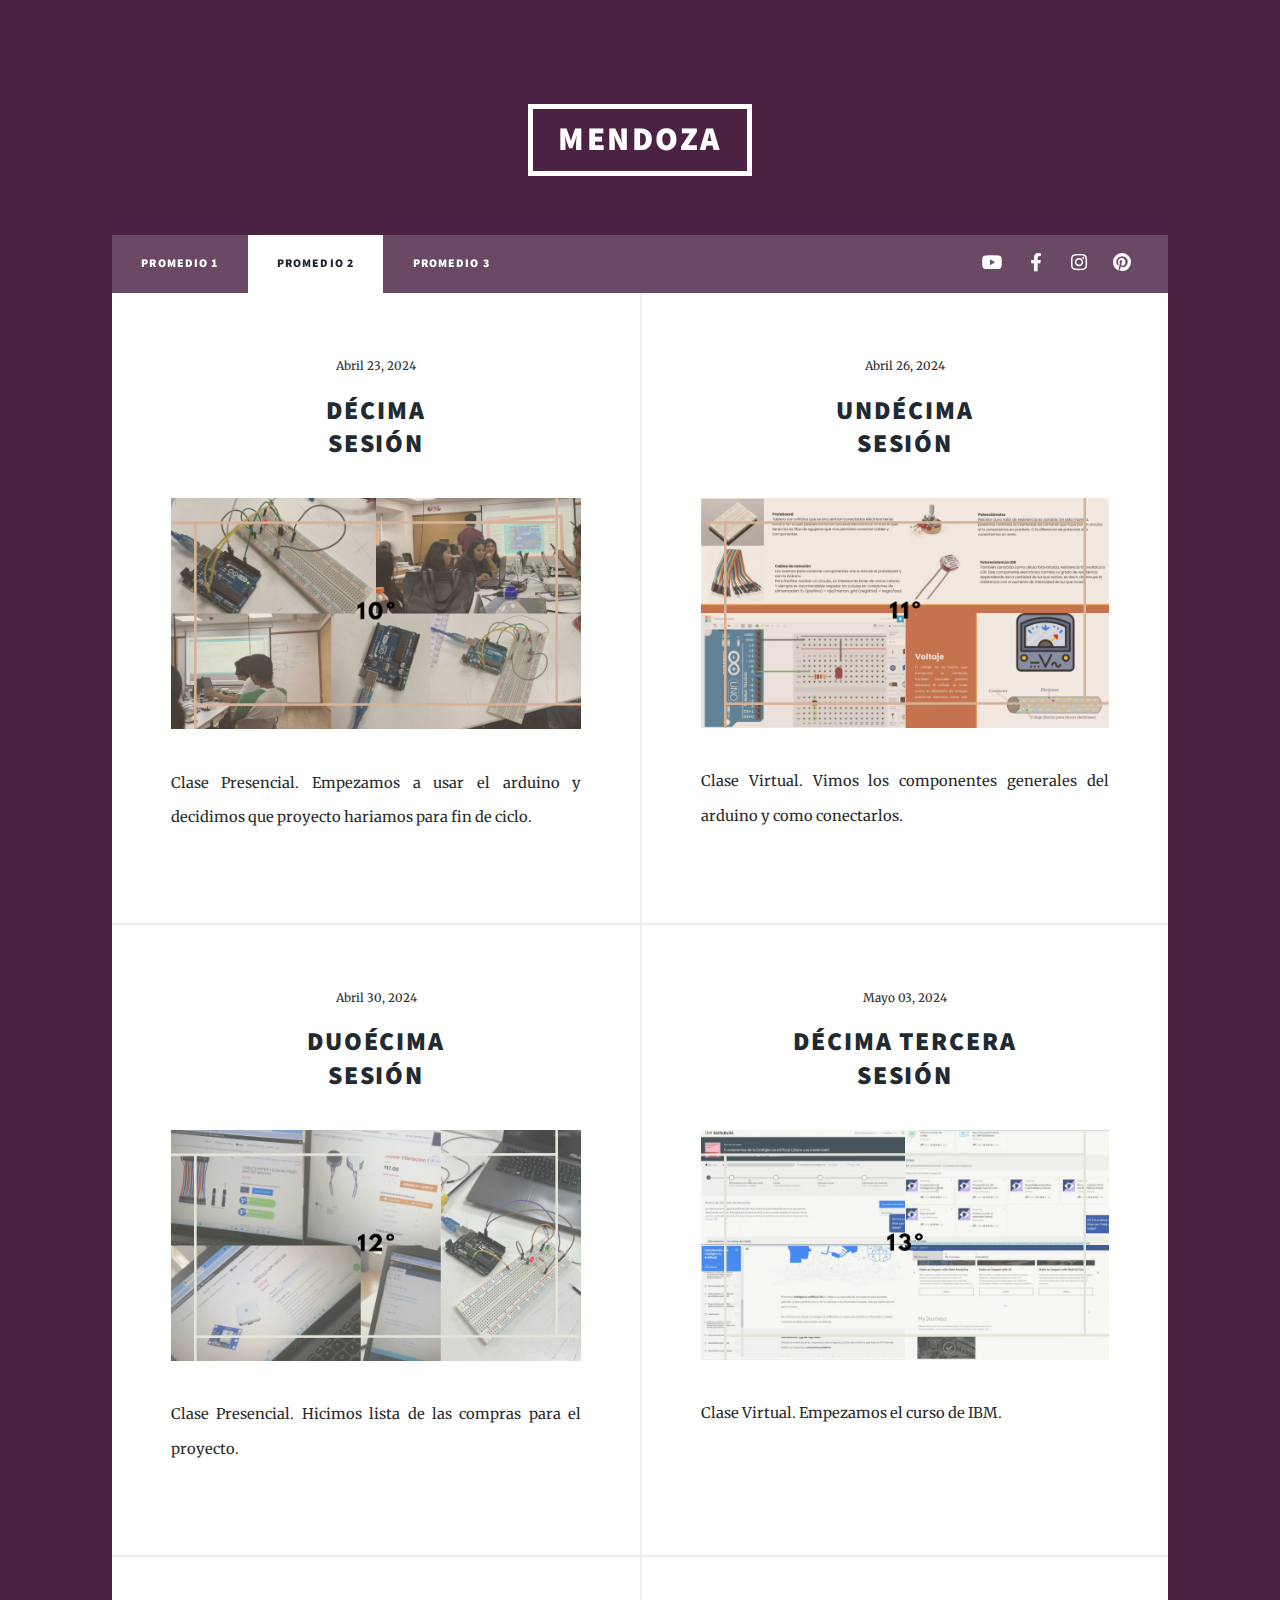
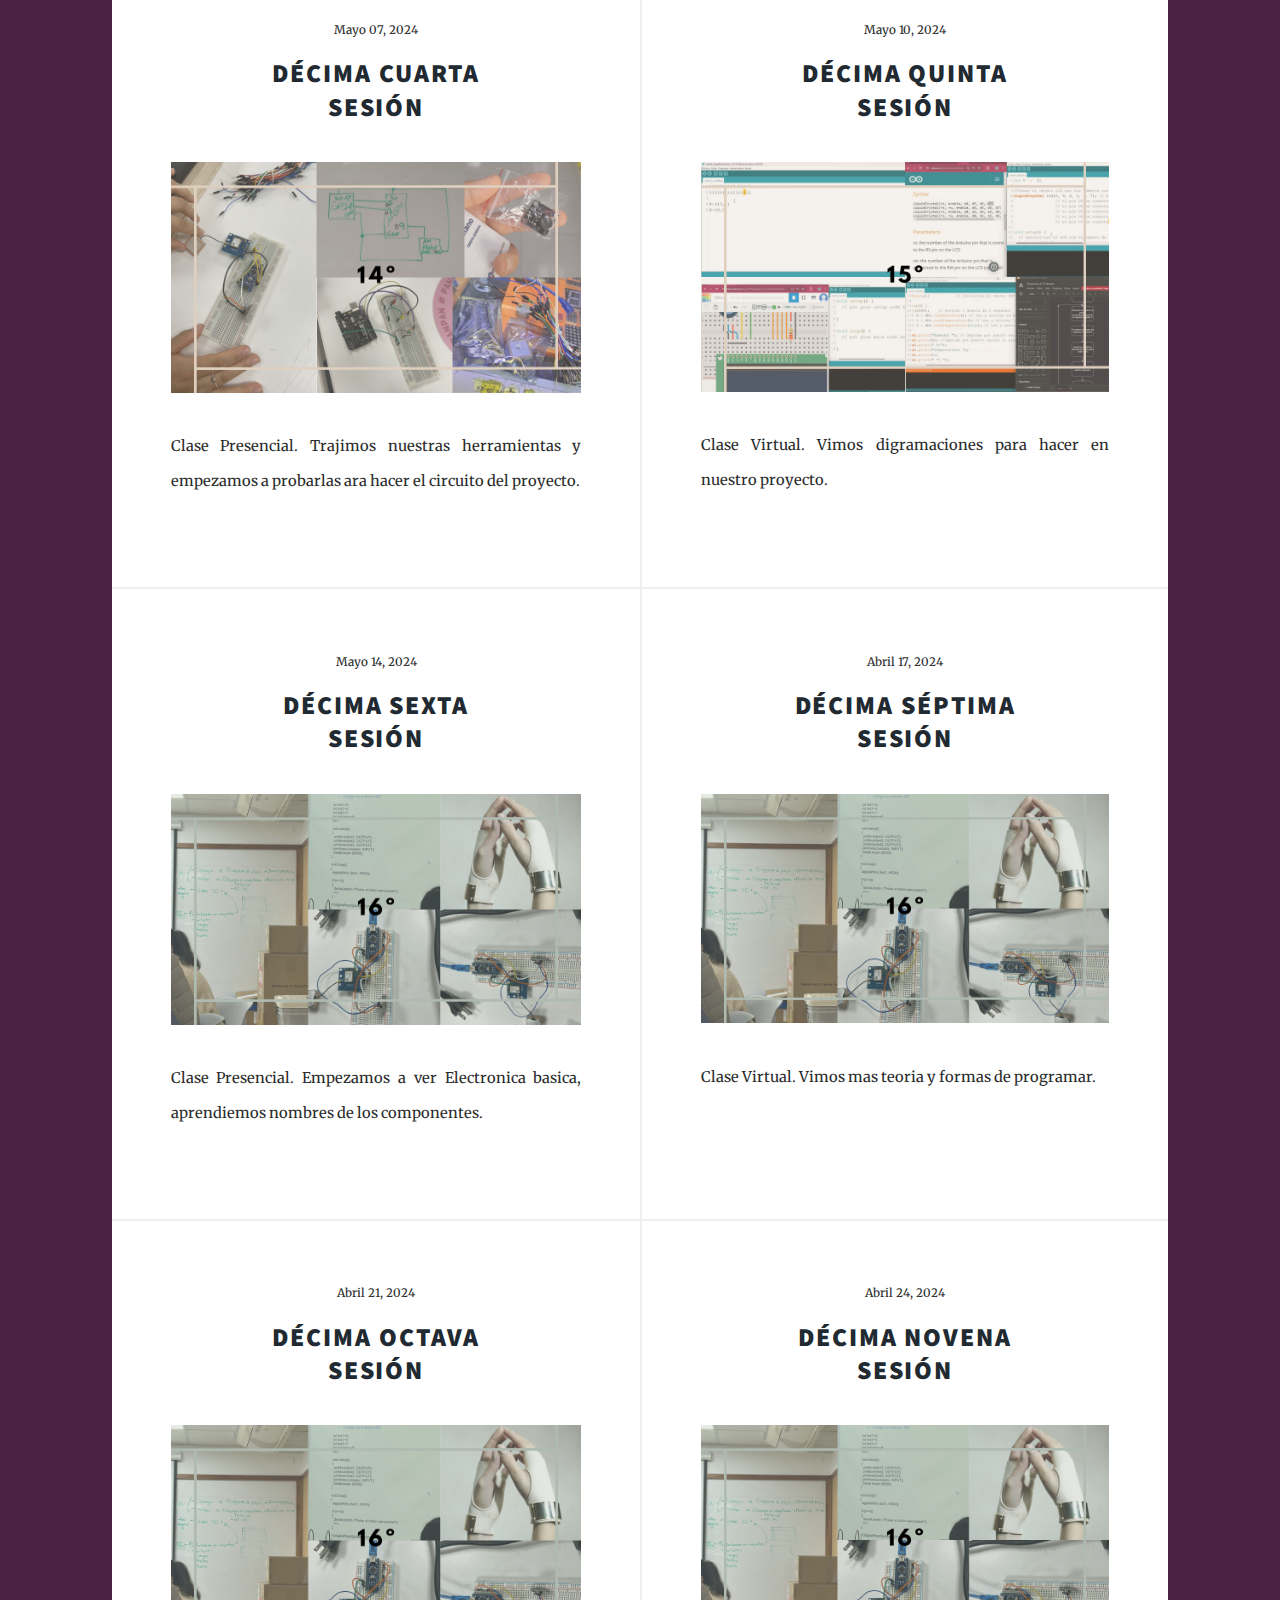
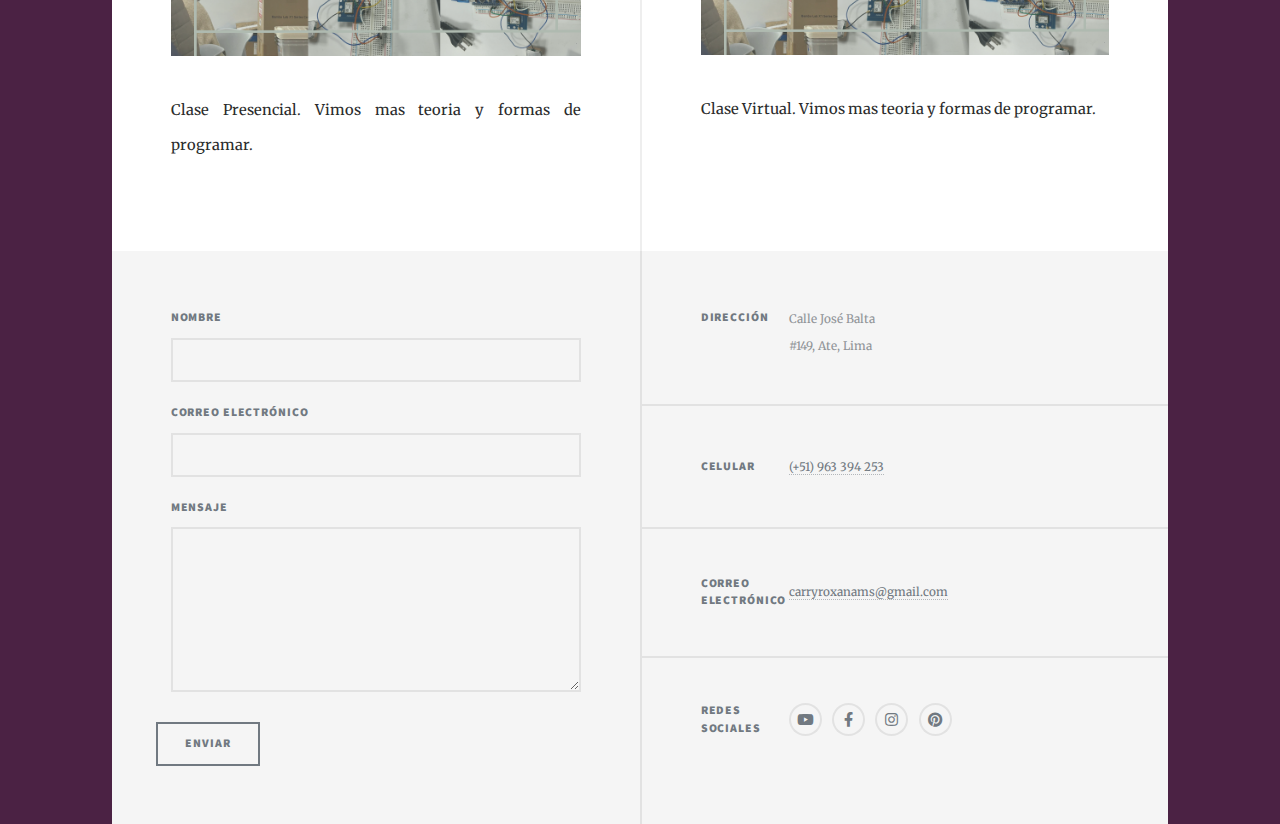
==== commit 8f95635a: "Add files via upload" ====
--- a/Promedio 2.html
+++ b/Promedio 2.html
@@ -19,15 +19,15 @@
 
 				<!-- Header -->
 					<header id="header">
-						<a href="index.html" class="logo">Mendoza</a>
+						<a href="Promedio 1.html" class="logo">Mendoza</a>
 					</header>
 
 				<!-- Nav -->
 					<nav id="nav">
 						<ul class="links">
-							<li><a href="index.html">Promedio 1</a></li>
-							<li class="active"><a href="generic.html">Promedio 2</a></li>
-							<li><a href="elements.html">Promedio 3</a></li>
+							<li><a href="Promedio 1.html">Promedio 1</a></li>
+							<li class="active"><a href="Promedio 2.html">Promedio 2</a></li>
+							<li><a href="Promedio 3.html">Promedio 3</a></li>
 						</ul>
 						<ul class="icons">
 							<li><a href="https://www.youtube.com/@carrymendoza6983/videos" class="icon brands fa-youtube"><span class="label">YouTube</span></a></li>
